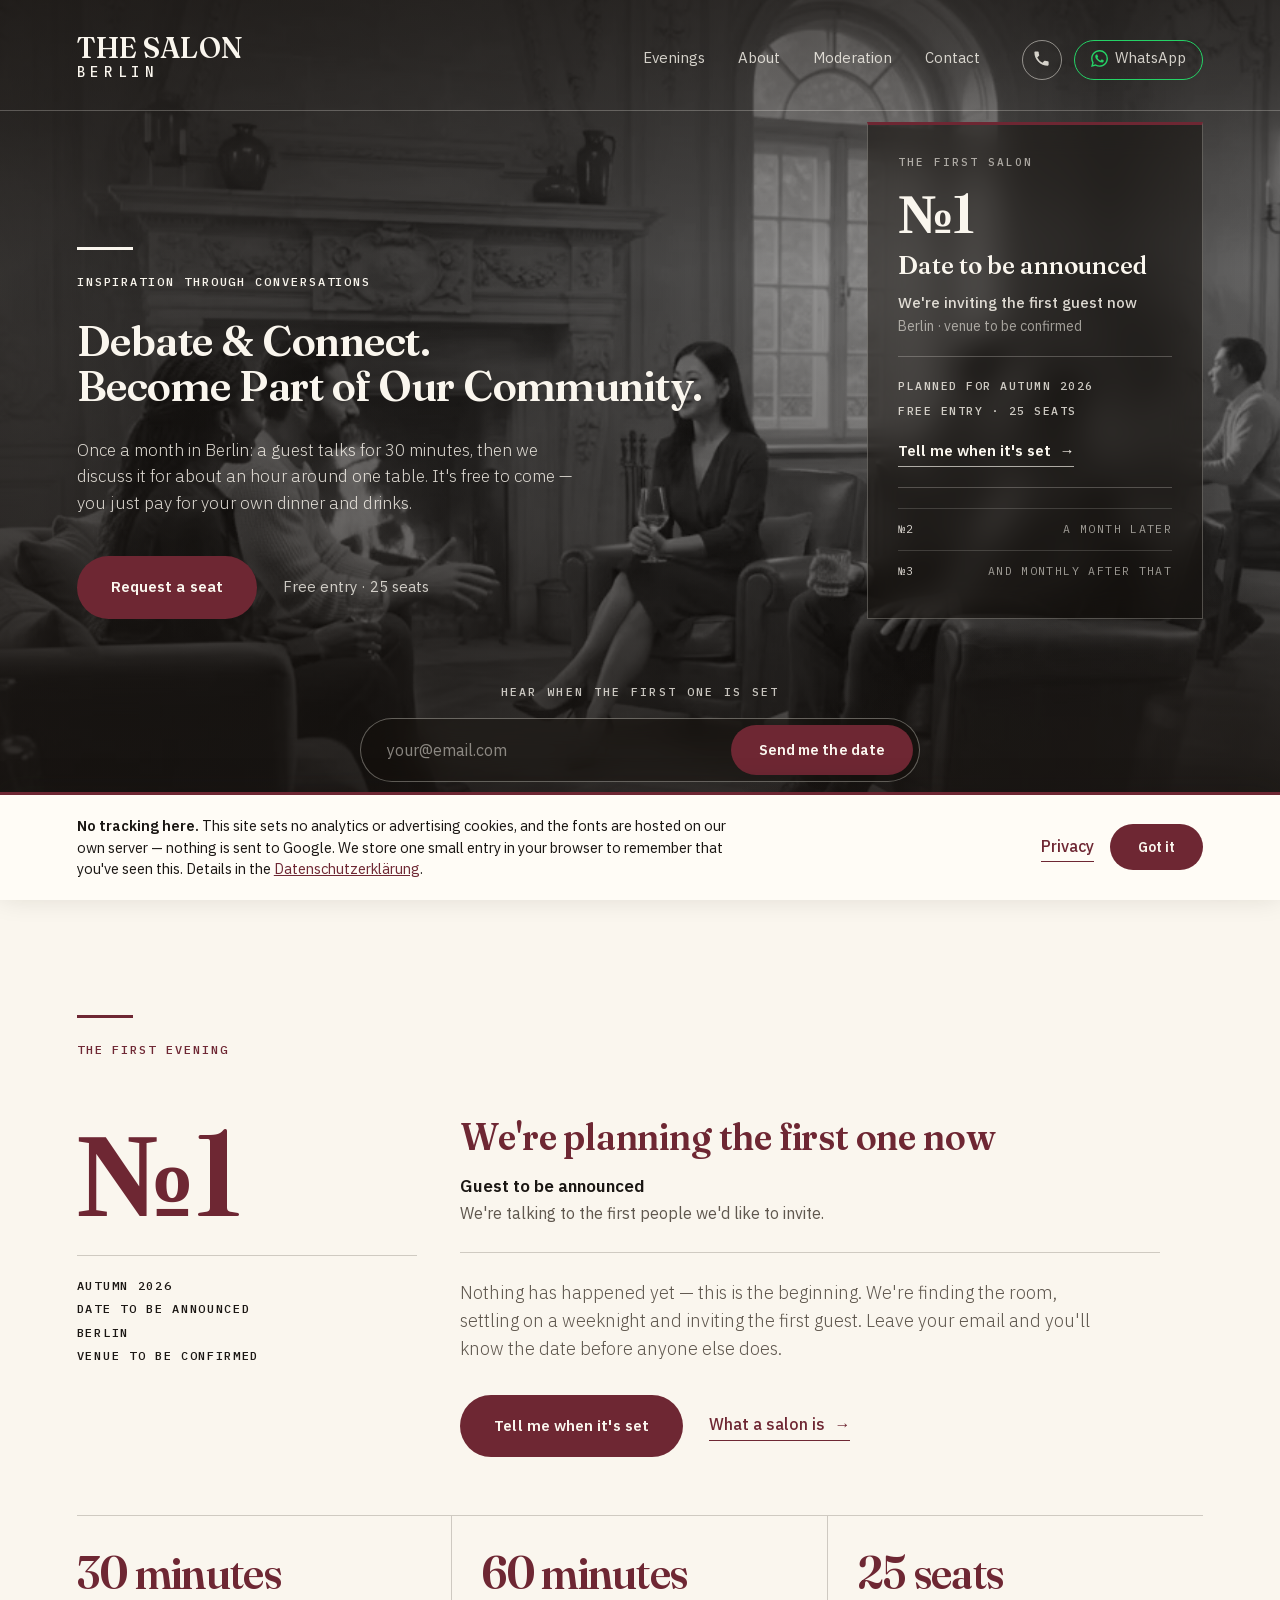
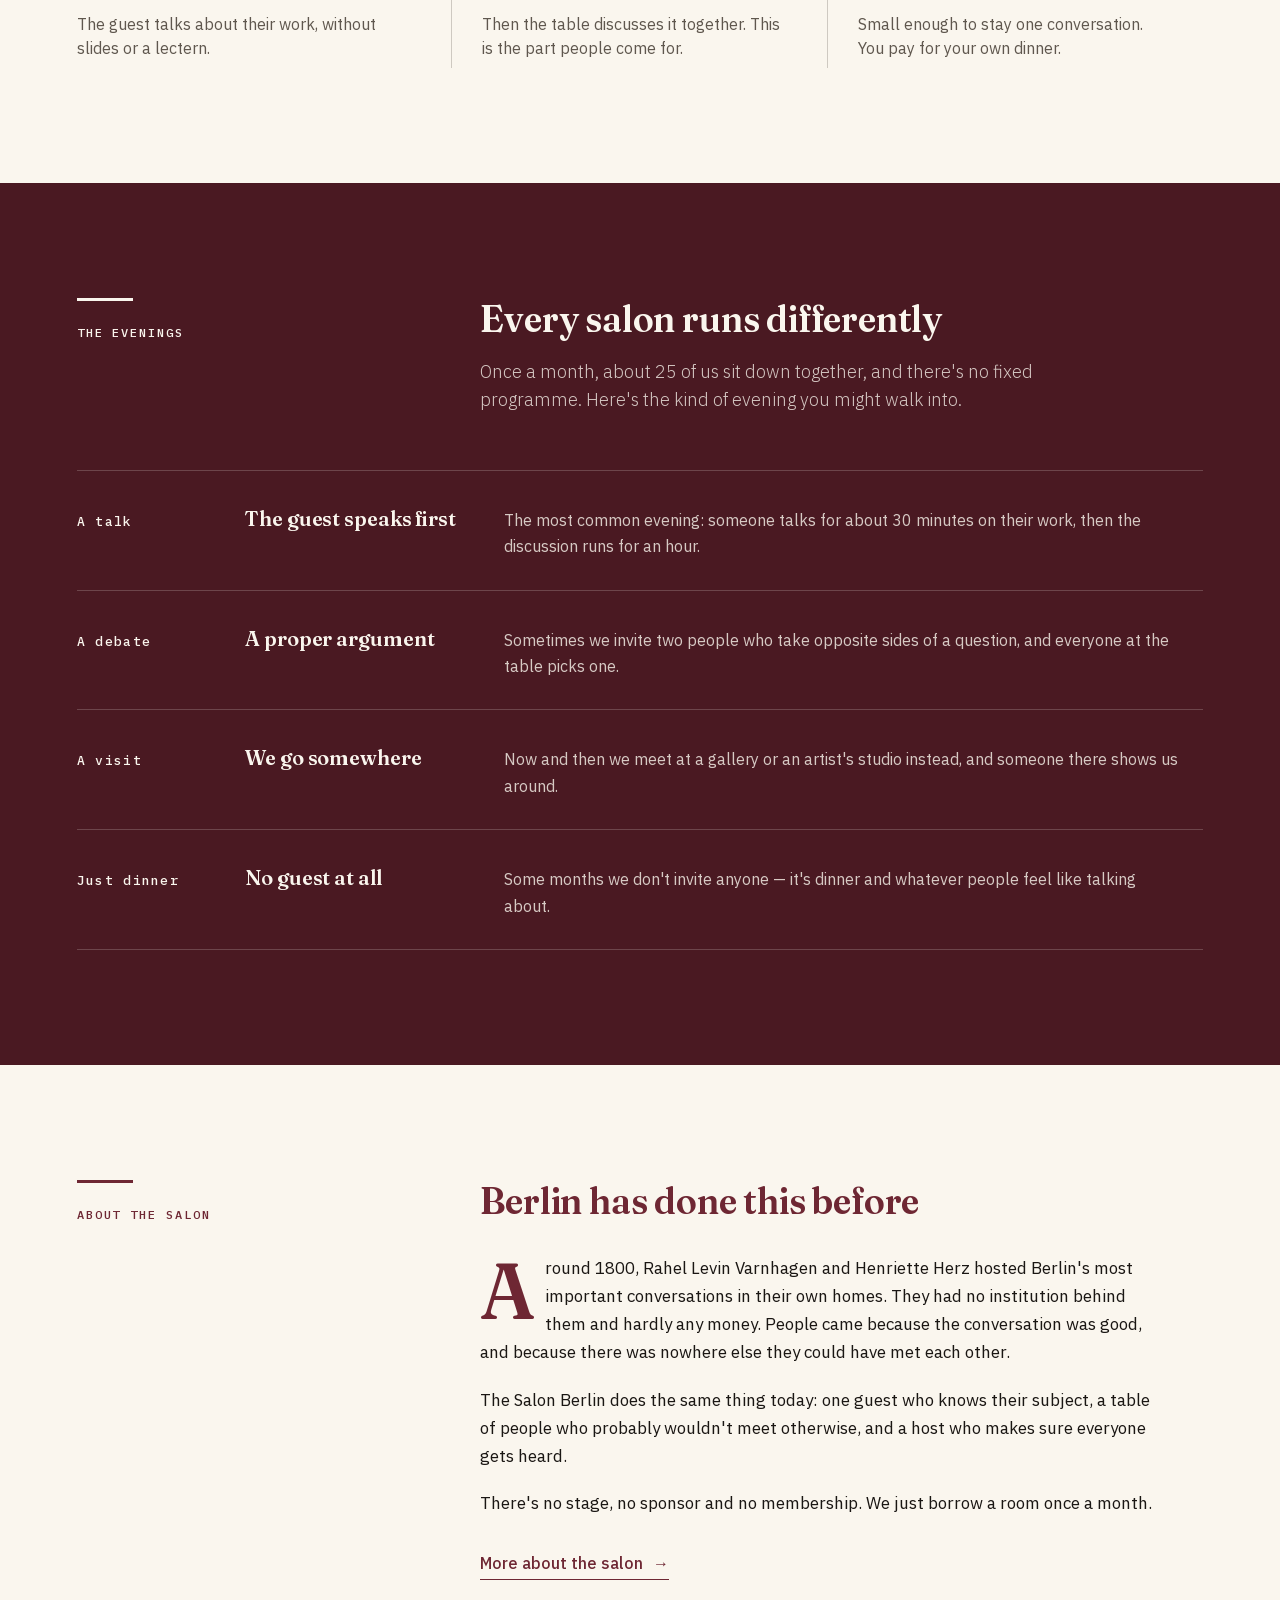
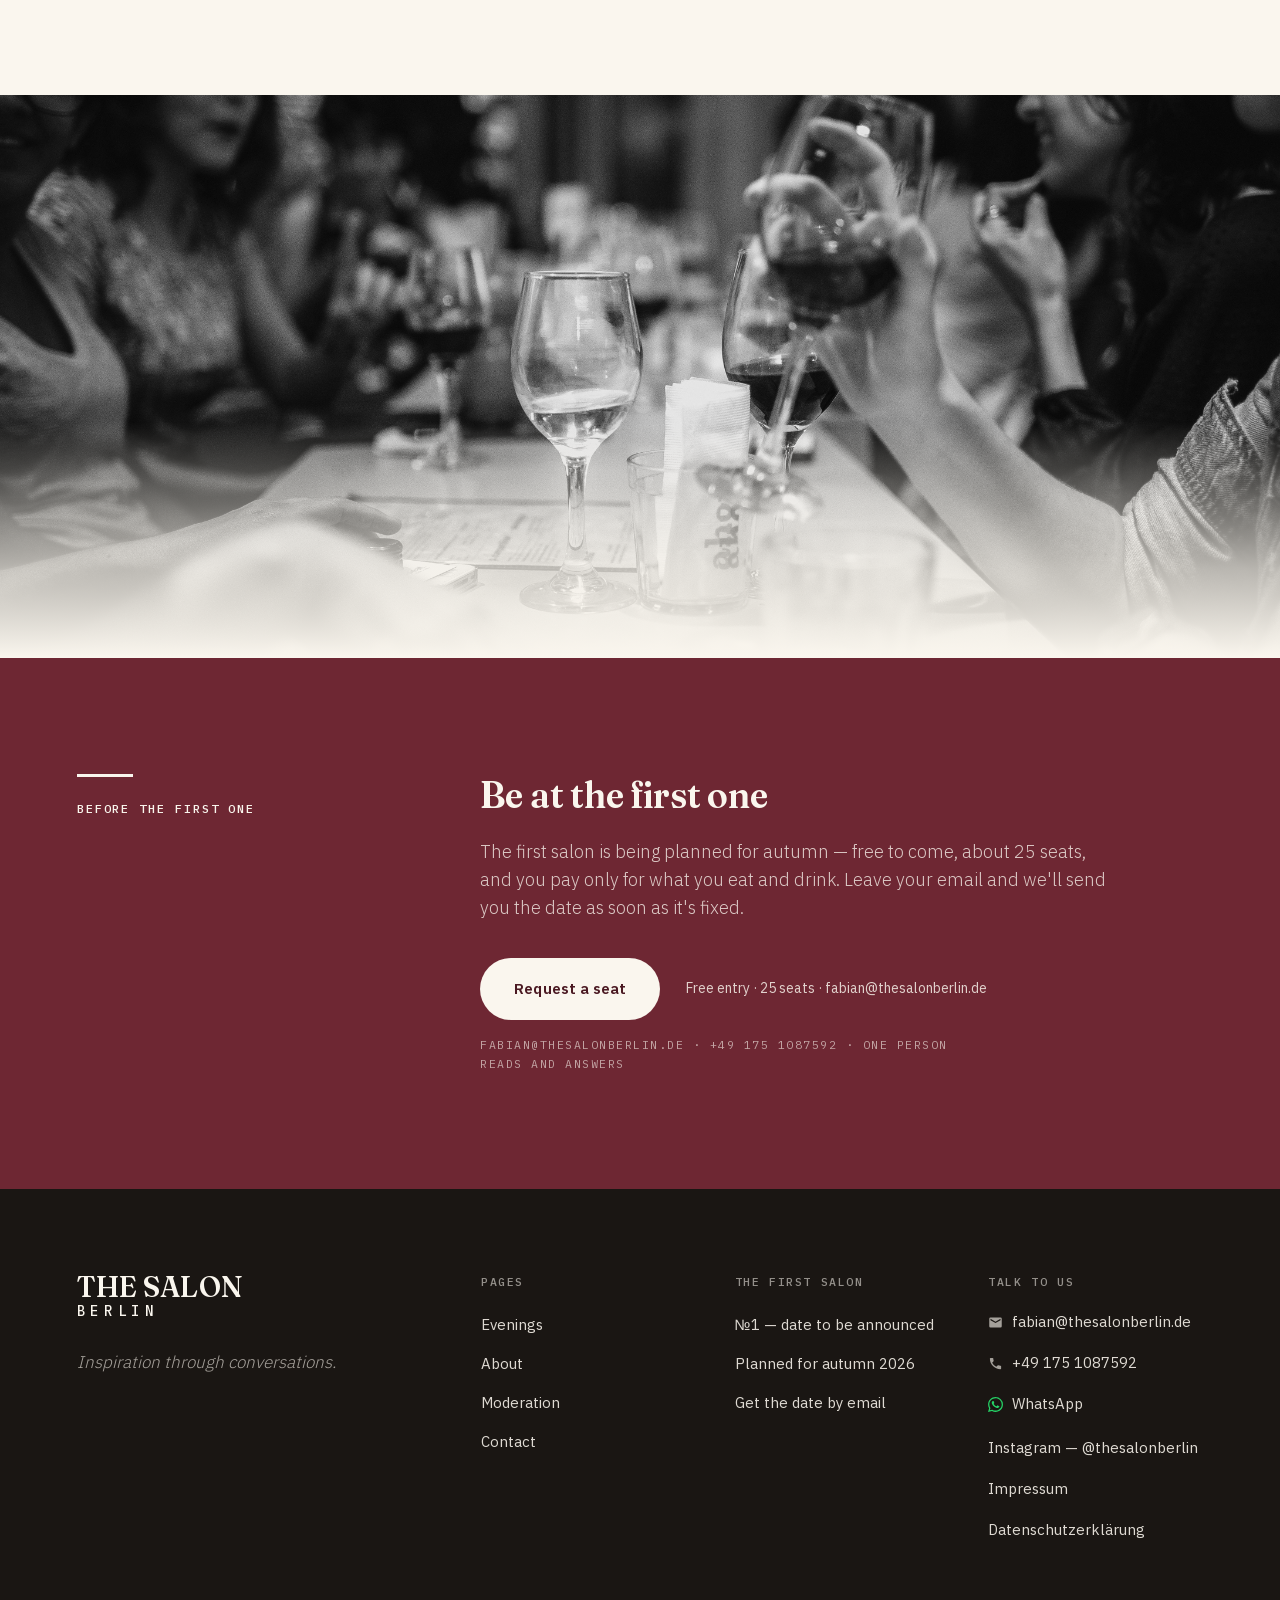
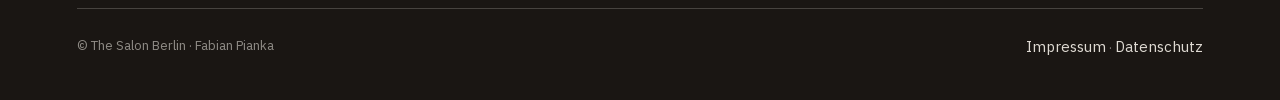
==== index.html @ d24f908d "Initial site: The Salon Berlin Six-page static site (index, about, evenings, moderation, contact, im" ====
<!doctype html>
<html lang="en">
<head>
<meta charset="utf-8">
<meta name="viewport" content="width=device-width, initial-scale=1">
<title>The Salon Berlin — debate and connect around one table</title>
<meta name="description" content="Inspiration through conversations. A monthly salon in Berlin — one guest, a 30-minute talk, then an hour of open discussion around one table. Free entry, 25 seats.">
<link rel="stylesheet" href="assets/salon.css">
</head>
<body>

<header class="site-header site-header--over">
      <div class="wrap bar">
        <a class="wordmark" href="index.html">
          <span class="top">The&nbsp;Salon</span>
          <span class="rule-mark"></span>
          <span class="bottom">Berlin</span>
        </a>
        <nav class="nav">
          <a href="evenings.html">Evenings</a>
          <a href="about.html">About</a>
          <a href="moderation.html">Moderation</a>
          <a href="contact.html">Contact</a>
          <span class="nav-actions">
            <a class="icon-btn icon-btn--icononly" href="tel:+491751087592" aria-label="Call +49 175 1087592" title="+49 175 1087592"><svg viewBox="0 0 24 24" aria-hidden="true"><path d="M6.62 10.79a15.05 15.05 0 0 0 6.59 6.59l2.2-2.2c.27-.27.67-.36 1.02-.24 1.12.37 2.33.57 3.57.57.55 0 1 .45 1 1V20c0 .55-.45 1-1 1C10.6 21 3 13.4 3 4c0-.55.45-1 1-1h3.5c.55 0 1 .45 1 1 0 1.25.2 2.45.57 3.57.11.35.03.74-.25 1.02l-2.2 2.2Z"/></svg></a>
            <a class="icon-btn icon-btn--wa" href="https://wa.me/491751087592?text=Hello%20Fabian%2C%20I%27d%20like%20to%20get%20in%20touch%20about%20The%20Salon%20Berlin." target="_blank" rel="noopener"><svg viewBox="0 0 24 24" aria-hidden="true"><path d="M17.47 14.38c-.3-.15-1.76-.87-2.03-.97-.27-.1-.47-.15-.67.15-.2.3-.77.97-.94 1.16-.17.2-.35.22-.64.08-.3-.15-1.26-.46-2.39-1.48-.88-.79-1.48-1.76-1.65-2.06-.17-.3-.02-.46.13-.6.13-.14.3-.35.45-.52.15-.18.2-.3.3-.5.1-.2.05-.37-.03-.52-.07-.15-.67-1.61-.91-2.2-.25-.58-.49-.5-.67-.51h-.57c-.2 0-.52.07-.8.37-.27.3-1.04 1.02-1.04 2.48 0 1.46 1.07 2.87 1.22 3.07.15.2 2.1 3.2 5.08 4.49.7.3 1.26.49 1.69.62.71.23 1.36.2 1.87.12.57-.08 1.76-.72 2-1.41.25-.7.25-1.29.18-1.41-.08-.13-.27-.2-.57-.35M12.05 21.79h-.01a9.87 9.87 0 0 1-5.03-1.38l-.36-.21-3.74.98 1-3.65-.24-.37a9.86 9.86 0 0 1-1.51-5.26c0-5.45 4.44-9.89 9.89-9.89 2.64 0 5.12 1.03 6.99 2.9a9.83 9.83 0 0 1 2.89 6.99c0 5.45-4.43 9.89-9.88 9.89M20.46 3.49A11.82 11.82 0 0 0 12.05 0C5.5 0 .16 5.34.16 11.89c0 2.1.55 4.14 1.59 5.95L.06 24l6.3-1.65a11.88 11.88 0 0 0 5.69 1.45h.005c6.55 0 11.89-5.34 11.89-11.89a11.82 11.82 0 0 0-3.48-8.42Z"/></svg><span>WhatsApp</span></a>
          </span>
          <button class="nav-toggle" aria-label="Menu" aria-expanded="false"><span></span></button>
        </nav>
      </div>
    </header>

<!-- ============ HERO — full viewport film + next-evening widget ============ -->
<section class="hero-film">
  <video class="hero-film__media" src="assets/img/hero-salon-room.mp4" poster="assets/img/hero-salon-room.jpg"
         autoplay muted loop playsinline></video>
  <div class="hero-film__scrim"></div>

  <div class="hero-film__inner">


    <div class="hero-film__body">
      <div class="wrap">
        <div class="hero-film__grid">

          <div>
                        <span class="eyebrow">Inspiration through conversations</span>
            <h1 class="display">Debate &amp; Connect.<br>Become Part of Our Community.</h1>
            <p class="lead">Once a month in Berlin: a guest talks for 30 minutes, then we discuss it
              for about an hour around one table. It's free to come — you just pay for your own dinner and drinks.</p>
            <div class="btn-row">
              <a class="btn" href="contact.html">Request a seat</a>
              <span class="cta-note">Free entry · 25 seats</span>
            </div>
          </div>

          <aside class="hero-card">
            <span class="hero-card__label">The first salon</span>
            <span class="hero-card__no">№1</span>
            <h2 class="hero-card__title">Date to be announced</h2>
            <p class="hero-card__guest">We're inviting the first guest now</p>
            <p class="hero-card__affil">Berlin · venue to be confirmed</p>
            <hr>
            <div class="hero-card__meta">
              <span>Planned for autumn 2026</span>
              <span>Free entry · 25 seats</span>
            </div>
            <a class="hero-card__cta" href="#signup">Tell me when it's set <span>→</span></a>
            <hr>
            <div class="hero-card__upcoming">
              <div class="row"><span class="n">№2</span><span>a month later</span></div>
              <div class="row"><span class="n">№3</span><span>and monthly after that</span></div>
            </div>
          </aside>

        </div>
      </div>
    </div>


    <div class="hero-signup" id="signup">
      <div class="wrap">
        <span class="hero-signup__label">Hear when the first one is set</span>
        <form class="hero-signup__form" onsubmit="return false">
          <input type="email" placeholder="your@email.com" aria-label="Email address">
          <button class="btn" type="submit">Send me the date</button>
        </form>
        <p class="hero-signup__note">Double opt-in · one email a month · unsubscribe anytime</p>
      </div>
    </div>

    <div class="hero-film__foot">
      <div class="wrap">
        <span class="meta">30 min talk · 60 min discussion · 25 seats · free entry</span>
        <span class="meta">Talks in German or English · discussion bilingual</span>
      </div>
    </div>

  </div>
</section>

<!-- ============ The first evening (CREAM) ============ -->
<section class="section surface-cream">
  <div class="wrap">
    <span class="eyebrow">The first evening</span>

    <div class="grid grid--feature mt-l">
      <div>
        <span class="event-no">№1</span>
        <div class="feature-meta">
          <hr class="rule">
          <div class="meta-stack meta">
            <span>Autumn 2026</span>
            <span>Date to be announced</span>
            <span>Berlin</span>
            <span>Venue to be confirmed</span>
          </div>
        </div>
      </div>

      <div class="feature-body">
        <h2 class="display wine">We're planning the first one now</h2>
        <p class="speaker">Guest to be announced</p>
        <p class="affil">We're talking to the first people we'd like to invite.</p>
        <hr class="rule">
        <p class="lead">Nothing has happened yet — this is the beginning. We're finding the room,
          settling on a weeknight and inviting the first guest. Leave your email and you'll know the
          date before anyone else does.</p>
        <div class="btn-row mt-m">
          <a class="btn" href="#signup">Tell me when it's set</a>
          <a class="link-arrow" href="about.html">What a salon is <span class="arw">→</span></a>
        </div>
      </div>
    </div>

    <div class="stat-row">
      <div class="stat">
        <span class="fig">30 minutes</span>
        <p>The guest talks about their work, without slides or a lectern.</p>
      </div>
      <div class="stat">
        <span class="fig">60 minutes</span>
        <p>Then the table discusses it together. This is the part people come for.</p>
      </div>
      <div class="stat">
        <span class="fig">25 seats</span>
        <p>Small enough to stay one conversation. You pay for your own dinner.</p>
      </div>
    </div>
  </div>
</section>

<!-- ============ Every salon runs differently (WINE DEEP — the drama) ============ -->
<section class="section surface-wine on-dark">
  <div class="wrap">
    <div class="grid grid--split">
      <div>
        <span class="eyebrow">The evenings</span>
      </div>
      <div>
        <h2 class="display">Every salon runs differently</h2>
        <p class="lead mt-s">Once a month, about 25 of us sit down together, and there's no fixed
          programme. Here's the kind of evening you might walk into.</p>
      </div>
    </div>

    <div class="steps mt-l">
      <div class="step">
        <span class="t">A talk</span>
        <span class="n display">The guest speaks first</span>
        <p>The most common evening: someone talks for about 30 minutes on their work, then the
          discussion runs for an hour.</p>
      </div>
      <div class="step">
        <span class="t">A debate</span>
        <span class="n display">A proper argument</span>
        <p>Sometimes we invite two people who take opposite sides of a question, and everyone at the
          table picks one.</p>
      </div>
      <div class="step">
        <span class="t">A visit</span>
        <span class="n display">We go somewhere</span>
        <p>Now and then we meet at a gallery or an artist's studio instead, and someone there shows
          us around.</p>
      </div>
      <div class="step">
        <span class="t">Just dinner</span>
        <span class="n display">No guest at all</span>
        <p>Some months we don't invite anyone — it's dinner and whatever people feel like talking
          about.</p>
      </div>
    </div>
  </div>
</section>
<!-- ============ About teaser (CREAM) ============ -->
<section class="section surface-cream">
  <div class="wrap">
    <div class="grid grid--split">
      <div>
        <span class="eyebrow">About the salon</span>
      </div>
      <div>
        <h2 class="display wine">Berlin has done this before</h2>
        <p class="body-p dropcap mt-m">Around 1800, Rahel Levin Varnhagen and Henriette Herz hosted
          Berlin's most important conversations in their own homes. They had no institution behind
          them and hardly any money. People came because the conversation was good, and because there
          was nowhere else they could have met each other.</p>
        <p class="body-p">The Salon Berlin does the same thing today: one guest who knows their
          subject, a table of people who probably wouldn't meet otherwise, and a host who makes sure
          everyone gets heard.</p>
        <p class="body-p">There's no stage, no sponsor and no membership. We just borrow a room once a month.</p>
        <p class="mt-m"><a class="link-arrow" href="about.html">More about the salon <span class="arw">→</span></a></p>
      </div>
    </div>
  </div>
</section>

<!-- ============ Film band → seam ============ -->
<div class="band">
  <img src="assets/img/seam-table.jpg" alt="A set table before the guests arrive">
</div>
<div class="seam"></div>

<!-- ============ Closing CTA (WINE) ============ -->
<section class="section surface-wine--mid on-dark">
  <div class="wrap cta-block">
    <div class="grid grid--split">
      <div><span class="eyebrow">Before the first one</span></div>
      <div>
        <h2 class="display">Be at the first one</h2>
        <p class="lead">The first salon is being planned for autumn — free to come, about 25 seats, and you pay
          only for what you eat and drink. Leave your email and we'll send you the date as soon as
          it's fixed.</p>
        <div class="btn-row">
          <a class="btn" href="contact.html">Request a seat</a>
          <span class="small">Free entry · 25 seats · fabian@thesalonberlin.de</span>
        </div>
        <p class="contact-note">fabian@thesalonberlin.de · +49 175 1087592 · one person reads and answers</p>
      </div>
    </div>
  </div>
</section>

<!-- ============ Footer (INK) ============ -->
<footer class="site-footer">
  <div class="wrap">
    <div class="top">
      <div>
        <a class="wordmark" href="index.html">
          <span class="top">The&nbsp;Salon</span>
          <span class="rule-mark"></span>
          <span class="bottom">Berlin</span>
        </a>
        <p class="tagline">Inspiration through conversations.</p>
      </div>
      <div>
        <h4>Pages</h4>
        <ul>
          <li><a href="evenings.html">Evenings</a></li>
          <li><a href="about.html">About</a></li>
          <li><a href="moderation.html">Moderation</a></li>
          <li><a href="contact.html">Contact</a></li>
        </ul>
      </div>
      <div>
        <h4>The first salon</h4>
        <ul>
          <li><a href="evenings.html">№1 — date to be announced</a></li>
          <li><a href="evenings.html">Planned for autumn 2026</a></li>
          <li><a href="index.html#signup">Get the date by email</a></li>
        </ul>
      </div>
      <div>
        <h4>Talk to us</h4>
        <ul class="footer-contact">
          <li><a href="mailto:fabian@thesalonberlin.de"><svg viewBox="0 0 24 24" aria-hidden="true"><path d="M20 4H4a2 2 0 0 0-2 2v12a2 2 0 0 0 2 2h16a2 2 0 0 0 2-2V6a2 2 0 0 0-2-2Zm0 4.24-8 4.75-8-4.75V6l8 4.75L20 6v2.24Z"/></svg><span>fabian@thesalonberlin.de</span></a></li>
          <li><a href="tel:+491751087592"><svg viewBox="0 0 24 24" aria-hidden="true"><path d="M6.62 10.79a15.05 15.05 0 0 0 6.59 6.59l2.2-2.2c.27-.27.67-.36 1.02-.24 1.12.37 2.33.57 3.57.57.55 0 1 .45 1 1V20c0 .55-.45 1-1 1C10.6 21 3 13.4 3 4c0-.55.45-1 1-1h3.5c.55 0 1 .45 1 1 0 1.25.2 2.45.57 3.57.11.35.03.74-.25 1.02l-2.2 2.2Z"/></svg><span>+49 175 1087592</span></a></li>
          <li class="wa"><a href="https://wa.me/491751087592?text=Hello%20Fabian%2C%20I%27d%20like%20to%20get%20in%20touch%20about%20The%20Salon%20Berlin." target="_blank" rel="noopener"><svg viewBox="0 0 24 24" aria-hidden="true"><path d="M17.47 14.38c-.3-.15-1.76-.87-2.03-.97-.27-.1-.47-.15-.67.15-.2.3-.77.97-.94 1.16-.17.2-.35.22-.64.08-.3-.15-1.26-.46-2.39-1.48-.88-.79-1.48-1.76-1.65-2.06-.17-.3-.02-.46.13-.6.13-.14.3-.35.45-.52.15-.18.2-.3.3-.5.1-.2.05-.37-.03-.52-.07-.15-.67-1.61-.91-2.2-.25-.58-.49-.5-.67-.51h-.57c-.2 0-.52.07-.8.37-.27.3-1.04 1.02-1.04 2.48 0 1.46 1.07 2.87 1.22 3.07.15.2 2.1 3.2 5.08 4.49.7.3 1.26.49 1.69.62.71.23 1.36.2 1.87.12.57-.08 1.76-.72 2-1.41.25-.7.25-1.29.18-1.41-.08-.13-.27-.2-.57-.35M12.05 21.79h-.01a9.87 9.87 0 0 1-5.03-1.38l-.36-.21-3.74.98 1-3.65-.24-.37a9.86 9.86 0 0 1-1.51-5.26c0-5.45 4.44-9.89 9.89-9.89 2.64 0 5.12 1.03 6.99 2.9a9.83 9.83 0 0 1 2.89 6.99c0 5.45-4.43 9.89-9.88 9.89M20.46 3.49A11.82 11.82 0 0 0 12.05 0C5.5 0 .16 5.34.16 11.89c0 2.1.55 4.14 1.59 5.95L.06 24l6.3-1.65a11.88 11.88 0 0 0 5.69 1.45h.005c6.55 0 11.89-5.34 11.89-11.89a11.82 11.82 0 0 0-3.48-8.42Z"/></svg><span>WhatsApp</span></a></li>
          <li><a href="#">Instagram — @thesalonberlin</a></li>
          <li><a href="impressum.html">Impressum</a></li>
          <li><a href="datenschutz.html">Datenschutzerklärung</a></li>
        </ul>
      </div>
    </div>
    <div class="legal">
      <span>© The Salon Berlin · Fabian Pianka</span>
      <span><a href="impressum.html">Impressum</a> · <a href="datenschutz.html">Datenschutz</a></span>
    </div>
  </div>
</footer>


<!-- DSGVO: information notice. No tracking cookies are set. -->
<aside class="cookie-note" id="cookieNote" hidden>
  <div class="wrap">
    <p><strong>No tracking here.</strong> This site sets no analytics or advertising cookies, and the
      fonts are hosted on our own server — nothing is sent to Google. We store one small entry in your
      browser to remember that you've seen this. Details in the
      <a href="datenschutz.html">Datenschutzerklärung</a>.</p>
    <div class="cookie-note__actions">
      <a class="link-arrow" href="datenschutz.html">Privacy</a>
      <button class="btn" type="button" id="cookieOk">Got it</button>
    </div>
  </div>
</aside>

<script>
// DSGVO notice — informational only, no tracking is loaded either way.
(function(){
  var n=document.getElementById('cookieNote'), b=document.getElementById('cookieOk');
  if(!n||!b) return;
  var KEY='salon-notice-ack';
  try{ if(localStorage.getItem(KEY)!=='1') n.hidden=false; }catch(e){ n.hidden=false; }
  b.addEventListener('click',function(){
    n.hidden=true;
    try{ localStorage.setItem(KEY,'1'); }catch(e){}
  });
})();
</script>


<!-- Mobile menu -->
<nav class="m-menu" id="mMenu" aria-label="Menu">
  <div class="m-menu__bar">
    <a class="wordmark" href="index.html">
      <span class="top">The&nbsp;Salon</span>
      <span class="rule-mark"></span>
      <span class="bottom">Berlin</span>
    </a>
    <button class="m-menu__close" id="mClose" aria-label="Close menu"></button>
  </div>
  <div class="m-menu__links">
    <a href="evenings.html"><span class="n">01</span>Evenings</a>
    <a href="about.html"><span class="n">02</span>About</a>
    <a href="moderation.html"><span class="n">03</span>Moderation</a>
    <a href="contact.html"><span class="n">04</span>Contact</a>
  </div>
  <div class="m-menu__foot">
    <hr class="rule">
    <div class="m-menu__contact">
      <a href="mailto:fabian@thesalonberlin.de"><svg viewBox="0 0 24 24" aria-hidden="true"><path d="M20 4H4a2 2 0 0 0-2 2v12a2 2 0 0 0 2 2h16a2 2 0 0 0 2-2V6a2 2 0 0 0-2-2Zm0 4.24-8 4.75-8-4.75V6l8 4.75L20 6v2.24Z"/></svg><span>fabian@thesalonberlin.de</span></a>
      <a href="tel:+491751087592"><svg viewBox="0 0 24 24" aria-hidden="true"><path d="M6.62 10.79a15.05 15.05 0 0 0 6.59 6.59l2.2-2.2c.27-.27.67-.36 1.02-.24 1.12.37 2.33.57 3.57.57.55 0 1 .45 1 1V20c0 .55-.45 1-1 1C10.6 21 3 13.4 3 4c0-.55.45-1 1-1h3.5c.55 0 1 .45 1 1 0 1.25.2 2.45.57 3.57.11.35.03.74-.25 1.02l-2.2 2.2Z"/></svg><span>+49 175 1087592</span></a>
      <a class="wa" href="https://wa.me/491751087592?text=Hello%20Fabian%2C%20I%27d%20like%20a%20seat%20at%20the%20first%20salon%20%28No%201%29.%20Could%20you%20put%20me%20on%20the%20list%3F" target="_blank" rel="noopener"><svg viewBox="0 0 24 24" aria-hidden="true"><path d="M17.47 14.38c-.3-.15-1.76-.87-2.03-.97-.27-.1-.47-.15-.67.15-.2.3-.77.97-.94 1.16-.17.2-.35.22-.64.08-.3-.15-1.26-.46-2.39-1.48-.88-.79-1.48-1.76-1.65-2.06-.17-.3-.02-.46.13-.6.13-.14.3-.35.45-.52.15-.18.2-.3.3-.5.1-.2.05-.37-.03-.52-.07-.15-.67-1.61-.91-2.2-.25-.58-.49-.5-.67-.51h-.57c-.2 0-.52.07-.8.37-.27.3-1.04 1.02-1.04 2.48 0 1.46 1.07 2.87 1.22 3.07.15.2 2.1 3.2 5.08 4.49.7.3 1.26.49 1.69.62.71.23 1.36.2 1.87.12.57-.08 1.76-.72 2-1.41.25-.7.25-1.29.18-1.41-.08-.13-.27-.2-.57-.35M12.05 21.79h-.01a9.87 9.87 0 0 1-5.03-1.38l-.36-.21-3.74.98 1-3.65-.24-.37a9.86 9.86 0 0 1-1.51-5.26c0-5.45 4.44-9.89 9.89-9.89 2.64 0 5.12 1.03 6.99 2.9a9.83 9.83 0 0 1 2.89 6.99c0 5.45-4.43 9.89-9.88 9.89M20.46 3.49A11.82 11.82 0 0 0 12.05 0C5.5 0 .16 5.34.16 11.89c0 2.1.55 4.14 1.59 5.95L.06 24l6.3-1.65a11.88 11.88 0 0 0 5.69 1.45h.005c6.55 0 11.89-5.34 11.89-11.89a11.82 11.82 0 0 0-3.48-8.42Z"/></svg><span>WhatsApp</span></a>
    </div>
    <div class="m-menu__cta">
      <a class="btn" href="contact.html">Request a seat</a>
    </div>
    <p class="m-menu__slogan">Inspiration through conversations</p>
  </div>
</nav>

<script>
// Mobile menu panel
(function(){
  var t=document.querySelector('.nav-toggle'), m=document.getElementById('mMenu'),
      c=document.getElementById('mClose');
  if(!t||!m) return;
  function set(open){
    document.body.classList.toggle('nav-open',open);
    t.setAttribute('aria-expanded',open?'true':'false');
  }
  t.addEventListener('click',function(){ set(!document.body.classList.contains('nav-open')); });
  if(c) c.addEventListener('click',function(){ set(false); });
  document.addEventListener('keydown',function(e){ if(e.key==='Escape') set(false); });
})();
</script>


<a class="wa-float" href="https://wa.me/491751087592?text=Hello%20Fabian%2C%20I%27d%20like%20a%20seat%20at%20the%20first%20salon%20%28No%201%29.%20Could%20you%20put%20me%20on%20the%20list%3F" target="_blank" rel="noopener" aria-label="Message the salon on WhatsApp">
  <svg viewBox="0 0 24 24" aria-hidden="true"><path d="M17.47 14.38c-.3-.15-1.76-.87-2.03-.97-.27-.1-.47-.15-.67.15-.2.3-.77.97-.94 1.16-.17.2-.35.22-.64.08-.3-.15-1.26-.46-2.39-1.48-.88-.79-1.48-1.76-1.65-2.06-.17-.3-.02-.46.13-.6.13-.14.3-.35.45-.52.15-.18.2-.3.3-.5.1-.2.05-.37-.03-.52-.07-.15-.67-1.61-.91-2.2-.25-.58-.49-.5-.67-.51h-.57c-.2 0-.52.07-.8.37-.27.3-1.04 1.02-1.04 2.48 0 1.46 1.07 2.87 1.22 3.07.15.2 2.1 3.2 5.08 4.49.7.3 1.26.49 1.69.62.71.23 1.36.2 1.87.12.57-.08 1.76-.72 2-1.41.25-.7.25-1.29.18-1.41-.08-.13-.27-.2-.57-.35M12.05 21.79h-.01a9.87 9.87 0 0 1-5.03-1.38l-.36-.21-3.74.98 1-3.65-.24-.37a9.86 9.86 0 0 1-1.51-5.26c0-5.45 4.44-9.89 9.89-9.89 2.64 0 5.12 1.03 6.99 2.9a9.83 9.83 0 0 1 2.89 6.99c0 5.45-4.43 9.89-9.88 9.89M20.46 3.49A11.82 11.82 0 0 0 12.05 0C5.5 0 .16 5.34.16 11.89c0 2.1.55 4.14 1.59 5.95L.06 24l6.3-1.65a11.88 11.88 0 0 0 5.69 1.45h.005c6.55 0 11.89-5.34 11.89-11.89a11.82 11.82 0 0 0-3.48-8.42Z"/></svg>
  <span class="wa-float__label">Message us</span>
</a>

<script>
// Condense the top bar once the page leaves the top.
(function(){
  var h=document.querySelector('.site-header');
  if(!h) return;
  var f=function(){ h.classList.toggle('is-solid', window.scrollY>40); };
  f(); window.addEventListener('scroll',f,{passive:true});
})();
</script>

</body>
</html>
---- assets/salon.css ----
/* ============================================================
   THE SALON BERLIN — design system
   Built from brand-handbook.html v3 (30 July 2026)
   Colour area budget: Cream 52 · Grey 20 · Cream Light 10 · Wine 16
   ============================================================ */

@import url('fonts.css');

/* ---------- 1. Tokens ---------- */
:root{
  /* surfaces — the only colours that carry large areas.
     Grey is retired: cold grey next to warm cream read as a printing
     error. The light/dark rhythm now comes from cream vs wine.        */
  --cream:       #FAF6EE;   /* PRIMARY surface — light warm paper      */
  --cream-light: #FFFCF6;   /* raised cards and panels on cream        */
  --cream-deep:  #EDE4D6;   /* alternating warm band + Moderation page */
  --grey:        var(--cream-deep);   /* legacy alias, grey is retired */
  /* text */
  --ink:  #1A1613;
  --ash:  #5F574E;
  /* accent — small areas only */
  --wine:      #6E2733;
  --wine-deep: #4A1922;
  --footer:    #1A1613;   /* Ink — the brand's black, per Raoul 2026-07-30 */

  --hair:       rgba(95,87,78,.28);   /* hairline on cream */
  --hair-grey:  rgba(26,22,19,.20);   /* hairline on grey  */

  /* WhatsApp platform green — the one green on the site. It is a
     platform mark, not a brand colour, and is used only on WhatsApp
     affordances. The handbook's no-green rule still holds elsewhere. */
  --wa:      #25D366;
  --wa-ink:  #128C4A;   /* darkened for text/borders on light cream    */

  --display: 'Fraunces', Georgia, 'Times New Roman', serif;
  --sans:    'IBM Plex Sans', -apple-system, BlinkMacSystemFont, sans-serif;
  --mono:    'IBM Plex Mono', ui-monospace, 'SF Mono', monospace;

  --container: 1380px;
  --gutter:    clamp(24px, 6vw, 110px);

  --sp-section:   clamp(72px, 9vw, 150px);
  --sp-section-s: clamp(52px, 6vw, 96px);

  /* Fraunces axis presets */
  --wonk-off: 'SOFT' 20, 'WONK' 0, 'opsz' 60;
  --wonk-on:  'SOFT' 30, 'WONK' 1, 'opsz' 72;
}

/* ---------- 2. Reset ---------- */
*,*::before,*::after{ box-sizing:border-box; }
html{ -webkit-text-size-adjust:100%; overflow-x:hidden; }
body{
  margin:0;
  background:var(--cream);
  color:var(--ink);
  font-family:var(--sans);
  font-weight:400;
  font-size:17px;
  line-height:1.65;
  -webkit-font-smoothing:antialiased;
  text-rendering:optimizeLegibility;
}
img,video{ display:block; max-width:100%; }
a{ color:var(--wine); }
h1,h2,h3,h4,p,ul,ol,figure{ margin:0; }
ul{ padding:0; list-style:none; }

/* ---------- 3. Layout ---------- */
.wrap{
  max-width:var(--container);
  margin-inline:auto;
  padding-inline:var(--gutter);
}
.section{ padding-block:var(--sp-section); }
.section--tight{ padding-block:var(--sp-section-s); }
.surface-cream{ background:var(--cream); }
.surface-grey{ background:var(--cream-deep); }   /* retired name, warm band */
.surface-light{ background:var(--cream-light); }

.grid{ display:grid; gap:clamp(28px,3.4vw,56px); }
.grid--feature{ grid-template-columns:minmax(240px,340px) 1fr; align-items:start; }
.grid--3{ grid-template-columns:repeat(3,1fr); }
.grid--2{ grid-template-columns:repeat(2,1fr); }
.grid--split{ grid-template-columns:minmax(240px,360px) 1fr; align-items:start; }

/* ---------- 4. Typography ---------- */
.display{
  font-family:var(--display);
  font-weight:600;
  font-variation-settings:var(--wonk-off);
  color:var(--wine);
  letter-spacing:-.005em;
}
h1.display,.h1{
  font-size:clamp(40px,5.1vw,76px);
  line-height:1.10;
  font-family:var(--display); font-weight:600;
  font-variation-settings:var(--wonk-off);
  color:var(--wine); letter-spacing:-.008em;
}
h2.display,.h2{
  font-size:clamp(28px,2.9vw,44px);
  line-height:1.12;
  font-family:var(--display); font-weight:600;
  font-variation-settings:var(--wonk-off);
  letter-spacing:-.005em;
}
h3.display,.h3{
  font-size:clamp(22px,1.7vw,26px);
  line-height:1.22;
  font-family:var(--display); font-weight:600;
  font-variation-settings:var(--wonk-off);
}
.ink{ color:var(--ink); }
.wine{ color:var(--wine); }
.ash{ color:var(--ash); }

.lead{
  font-size:clamp(18px,1.35vw,20px);
  font-weight:300;
  line-height:1.55;
  color:var(--ash);
  max-width:58ch;
}
p{ max-width:68ch; }
.body-p + .body-p{ margin-top:1.15em; }
.small{ font-size:14px; line-height:1.5; }

/* meta / mono */
.meta{
  font-family:var(--mono);
  font-weight:500;
  font-size:12px;
  letter-spacing:.14em;
  text-transform:uppercase;
  line-height:1.4;
  color:var(--ink);
}
.meta--ash{ color:var(--ash); }
.meta--wine{ color:var(--wine); }
.meta-stack{ display:grid; gap:.55em; }

/* eyebrow = the table-edge rule + a mono label */
.eyebrow{
  font-family:var(--mono);
  font-weight:500;
  font-size:12px;
  letter-spacing:.16em;
  text-transform:uppercase;
  color:var(--wine);
  display:block;
}
.eyebrow::before{
  content:"";
  display:block;
  width:56px; height:3px;
  background:var(--wine);
  margin-bottom:22px;
}
.eyebrow--bare::before{ display:none; }

/* the device: one horizontal rule = the table edge */
.rule{ height:1px; background:var(--hair); border:0; margin:0; }
.rule--wine{ height:2px; background:var(--wine); }
.rule--short{ width:56px; height:3px; background:var(--wine); border:0; }
.on-grey .rule{ background:var(--hair-grey); }

/* drop cap — one only, on the About lede */
.dropcap::first-letter{
  font-family:var(--display);
  font-weight:600;
  font-variation-settings:var(--wonk-on);
  color:var(--wine);
  float:left;
  font-size:4.6em;
  line-height:.82;
  padding:.06em .12em 0 0;
}

/* ---------- 5. Header & wordmark ----------
   Interior pages: sticky, stays in flow.
   Home: --over is fixed so the film runs corner to corner beneath it. */
.site-header{
  position:sticky; top:0; z-index:60;
  padding-top:38px; background:var(--cream);
  transition:padding .25s ease,background .25s ease,box-shadow .25s ease;
}
.site-header .bar{
  display:flex; align-items:flex-start; justify-content:space-between;
  gap:32px; padding-bottom:26px;
}
/* condensed state once the page scrolls */
.site-header.is-solid{
  padding-top:16px;
  background:rgba(250,246,238,.94);
  backdrop-filter:blur(14px) saturate(1.1);
  -webkit-backdrop-filter:blur(14px) saturate(1.1);
  box-shadow:0 1px 0 var(--hair);
}
.site-header.is-solid .bar{ padding-bottom:14px; border-bottom:0; }
.site-header.is-solid .wordmark .top{ font-size:24px; }

/* immediate-contact cluster in the top bar */
.nav-actions{ display:flex; align-items:center; gap:12px; margin-left:8px; }
.icon-btn{
  display:inline-flex; align-items:center; justify-content:center; gap:.5em;
  height:40px; padding:0 16px; border-radius:999px;
  border:1.5px solid var(--wine); color:var(--wine);
  text-decoration:none; font-size:14px; font-weight:600;
  font-family:var(--sans); white-space:nowrap;
  transition:background .2s ease,color .2s ease;
}
.icon-btn svg{ width:17px; height:17px; fill:currentColor; flex:none; }
.icon-btn:hover{ background:var(--wine); color:var(--cream); }
.icon-btn--wa{ border-color:var(--wa); color:var(--wa-ink); }
.icon-btn--wa svg{ fill:var(--wa); }
.icon-btn--wa:hover{ background:var(--wa); color:#fff; }
.icon-btn--wa:hover svg{ fill:#fff; }
.icon-btn--icononly{ padding:0; width:40px; }
.icon-btn--icononly svg{ width:19px; height:19px; }
.wordmark{ display:inline-block; text-decoration:none; }
.wordmark .top{
  font-family:var(--display);
  font-weight:600;
  font-variation-settings:var(--wonk-on);
  text-transform:uppercase;
  color:var(--wine);
  font-size:29px;
  letter-spacing:.004em;
  line-height:.94;
  display:block;
}
.wordmark .rule-mark{
  height:2px; background:var(--wine); margin:5px 0 6px; width:100%;
}
.wordmark .bottom{
  font-family:var(--mono);
  font-weight:500;
  font-size:14px;
  letter-spacing:.40em;
  text-transform:uppercase;
  color:var(--wine);
  display:block;
}
.nav{ display:flex; gap:clamp(20px,2.6vw,44px); align-items:center; padding-top:6px; }
.nav a{
  font-family:var(--sans);
  font-size:15px;
  font-weight:400;
  color:var(--ash);
  text-decoration:none;
  padding-bottom:3px;
  border-bottom:1.5px solid transparent;
}
.nav a:hover{ color:var(--wine); }
.nav a[aria-current="page"]{ color:var(--wine); border-bottom-color:var(--wine); }

/* ---------- 6. Buttons & links ---------- */
.btn{
  display:inline-flex; align-items:center; justify-content:center;
  background:var(--wine);
  color:var(--cream);
  font-family:var(--sans);
  font-weight:600;
  font-size:15px;
  letter-spacing:.005em;
  text-decoration:none;
  padding:19px 34px;
  border-radius:999px;
  border:0;
}
.btn:hover{ background:var(--wine-deep); }
.btn--ghost{
  background:transparent;
  color:var(--wine);
  border:1.5px solid var(--wine);
  padding:17.5px 32px;
}
.btn--ghost:hover{ background:var(--wine); color:var(--cream); }
.btn-row{ display:flex; align-items:center; gap:26px; flex-wrap:wrap; }

.link-arrow{
  display:inline-flex; align-items:center; gap:.6em;
  font-family:var(--sans); font-weight:500; font-size:16px;
  color:var(--wine); text-decoration:none;
  border-bottom:1.5px solid var(--wine);
  padding-bottom:2px;
}
.link-arrow .arw{ border-bottom:0; }

/* ---------- 7a. Full-viewport video hero (home) ----------
   Corner to corner on desktop. Wine may NOT sit on a dark field
   (handbook prohibition: 1.8:1) — so all hero type is cream.      */
.hero-film{
  position:relative;
  height:100vh; min-height:660px;
  width:100%;
  overflow:hidden;
  background:var(--ink);
  display:flex; flex-direction:column;
}
.hero-film__media{
  position:absolute; inset:0;
  width:100%; height:100%;
  object-fit:cover;
  filter:grayscale(1) contrast(1.08) brightness(.82);
  transform:scale(1.16);          /* pushes the generator watermark toward the frame edge */
  transform-origin:34% 34%;
  z-index:0;
}
.hero-film__scrim{
  position:absolute; inset:0; z-index:1; pointer-events:none;
  background:
    /* buries the residual generator watermark in the bottom-right corner */
    radial-gradient(58% 46% at 100% 100%,rgba(26,22,19,.92) 0%,rgba(26,22,19,.55) 45%,rgba(26,22,19,0) 78%),
    linear-gradient(to bottom,rgba(26,22,19,.62) 0%,rgba(26,22,19,.18) 30%,rgba(26,22,19,.34) 58%,rgba(26,22,19,.84) 100%),
    linear-gradient(to right,rgba(26,22,19,.55) 0%,rgba(26,22,19,.10) 58%,rgba(26,22,19,0) 100%);
}
.hero-film__inner{ position:relative; z-index:2; display:flex; flex-direction:column; height:100%; }
.hero-film__body{ margin-top:auto; padding-bottom:clamp(56px,6.5vw,104px); }
.hero-film .eyebrow{ color:var(--cream); }
.hero-film .eyebrow::before{ background:var(--cream); }
.hero-film h1{ color:var(--cream); margin:26px 0 0; max-width:16ch; }
.hero-film .lead{ color:rgba(250,246,238,.86); margin-top:28px; font-weight:300; }
.hero-film .btn-row{ margin-top:40px; }
.hero-film .btn{ background:var(--wine); color:var(--cream); }
.hero-film .btn:hover{ background:var(--wine-deep); }
.hero-film .cta-note{ color:rgba(250,246,238,.78); font-size:15px; }
.hero-film__foot{
  position:relative; z-index:3; margin-top:auto;
  border-top:1px solid var(--wine);
}
.hero-film__body{ margin-top:auto; padding-bottom:clamp(44px,5vw,72px); }
.hero-film__foot .wrap{
  display:flex; justify-content:space-between; gap:24px; flex-wrap:wrap;
  padding-block:20px;
}
.hero-film__foot .meta{ color:rgba(250,246,238,.88); }
/* header sitting over the film — fixed, so the film runs corner to corner */
.site-header--over{
  position:fixed; top:0; left:0; right:0; z-index:60;
  background:transparent; padding-top:34px;
}
.site-header--over .bar{ border-bottom:1px solid rgba(250,246,238,.26); }
.site-header--over .wordmark .top,
.site-header--over .wordmark .bottom{ color:var(--cream); }
.site-header--over .wordmark .rule-mark{ background:var(--cream); }
.site-header--over .nav a{ color:rgba(250,246,238,.82); }
.site-header--over .nav a:hover,
.site-header--over .nav a[aria-current="page"]{ color:var(--cream); border-bottom-color:var(--cream); }
.site-header--over .icon-btn{ border-color:rgba(250,246,238,.5); color:var(--cream); }
.site-header--over .icon-btn:hover{ background:var(--cream); color:var(--wine); }
.site-header--over .icon-btn--wa{ border-color:var(--wa); color:var(--cream); }
.site-header--over .icon-btn--wa svg{ fill:var(--wa); }
.site-header--over .icon-btn--wa:hover{ background:var(--wa); color:#fff; }
.site-header--over .icon-btn--wa:hover svg{ fill:#fff; }
/* once scrolled, the overlay header resolves into the solid cream bar */
.site-header--over.is-solid{ background:rgba(250,246,238,.94); }
.site-header--over.is-solid .bar{ border-bottom:0; }
.site-header--over.is-solid .wordmark .top,
.site-header--over.is-solid .wordmark .bottom{ color:var(--wine); }
.site-header--over.is-solid .wordmark .rule-mark{ background:var(--wine); }
.site-header--over.is-solid .nav a{ color:var(--ash); }
.site-header--over.is-solid .nav a:hover{ color:var(--wine); }
.site-header--over.is-solid .icon-btn{ border-color:var(--wine); color:var(--wine); }
.site-header--over.is-solid .icon-btn--wa{ border-color:var(--wa); color:var(--wa-ink); }

/* ---------- 7c. Sticky WhatsApp affordance ---------- */
.wa-float{
  position:fixed; right:26px; bottom:26px; z-index:80;
  width:60px; height:60px; border-radius:50%;
  background:var(--wa); color:#fff;
  display:inline-flex; align-items:center; justify-content:center;
  text-decoration:none;
  box-shadow:0 6px 22px rgba(26,22,19,.28);
  animation:wa-ring 2.8s ease-out infinite;
}
.wa-float svg{ width:31px; height:31px; fill:#fff; animation:wa-breathe 2.8s ease-in-out infinite; }
.wa-float:hover{ background:#1ebe5a; }
.wa-float__label{
  position:absolute; right:74px; top:50%; transform:translateY(-50%);
  white-space:nowrap; background:var(--ink); color:var(--cream);
  font-family:var(--mono); font-size:11px; letter-spacing:.12em;
  text-transform:uppercase; padding:9px 13px; border-radius:3px;
  opacity:0; pointer-events:none; transition:opacity .2s ease;
}
.wa-float:hover .wa-float__label{ opacity:1; }
@keyframes wa-ring{
  0%   { box-shadow:0 6px 22px rgba(26,22,19,.28), 0 0 0 0   rgba(37,211,102,.50); }
  70%  { box-shadow:0 6px 22px rgba(26,22,19,.28), 0 0 0 20px rgba(37,211,102,0);   }
  100% { box-shadow:0 6px 22px rgba(26,22,19,.28), 0 0 0 0   rgba(37,211,102,0);   }
}
@keyframes wa-breathe{
  0%,100%{ transform:scale(1); }
  50%    { transform:scale(1.09); }
}
@media (prefers-reduced-motion:reduce){
  .wa-float,.wa-float svg{ animation:none; }
}

/* ---------- 7b. Standard cream hero (interior pages) ---------- */
.hero{ padding-top:clamp(56px,7vw,104px); padding-bottom:0; }
.hero h1{ margin:26px 0 0; max-width:15ch; }
.hero .lead{ margin-top:30px; }
.hero .btn-row{ margin-top:42px; }
.hero .hero-foot{ margin-top:clamp(52px,6vw,88px); }
.hero .hero-foot .rule{ margin-bottom:22px; }

/* ---------- 8. Full-bleed photo band + seam ---------- */
/* background matches the page so a missing image fails invisibly
   instead of slabbing black across the layout */
.band{ position:relative; background:var(--cream); overflow:hidden; }
.band:has(img[src=""]),.band:empty{ display:none; }
.band img,.band video{
  width:100%; height:clamp(340px,44vw,620px);
  object-fit:cover;
  filter:grayscale(1) contrast(1.06) brightness(.94);
}
.band--tall img,.band--tall video{ height:clamp(420px,52vw,760px); }
.band--short img,.band--short video{ height:clamp(260px,30vw,420px); }
/* gradient fade into the following surface + wine hairline seam */
.band::after{
  content:""; position:absolute; left:0; right:0; bottom:0;
  height:42%;
  background:linear-gradient(to bottom,rgba(250,246,238,0) 0%,rgba(250,246,238,.72) 62%,var(--cream) 100%);
  pointer-events:none;
}
.band--to-grey::after{
  background:linear-gradient(to bottom,rgba(237,228,214,0) 0%,rgba(237,228,214,.72) 62%,var(--cream-deep) 100%);
}
.band--to-light::after{
  background:linear-gradient(to bottom,rgba(247,242,233,0) 0%,rgba(247,242,233,.72) 62%,var(--cream-light) 100%);
}
.seam{ height:1px; background:var(--wine); position:relative; z-index:2; }
.seam-label{
  position:relative; z-index:3; margin-top:-1px;
  padding-top:26px; background:transparent;
}

/* ---------- 9. Feature: the event number ---------- */
.event-no{
  font-family:var(--display);
  font-weight:600;
  font-variation-settings:'SOFT' 30,'WONK' 1,'opsz' 144;
  color:var(--wine);
  font-size:clamp(72px,9.4vw,136px);
  line-height:.94;
  letter-spacing:-.02em;
  display:block;
}
.event-no sup{ font-size:.46em; vertical-align:.72em; letter-spacing:0; }
.feature-meta{ margin-top:26px; }
.feature-meta .rule{ margin-bottom:22px; }
.feature-body{ max-width:70ch; }
.feature-body .rule{ margin:26px 0; }
.speaker{ font-weight:600; font-size:17px; color:var(--ink); margin-top:14px; }
.affil{ color:var(--ash); font-size:16px; }

/* ---------- 10. Cards ---------- */
.card{
  background:var(--cream-light);
  padding:34px 32px 38px;
  position:relative;
}
.card::before{
  content:""; position:absolute; top:0; left:0;
  width:56px; height:3px; background:var(--wine);
}
.card .fig{
  font-family:var(--display); font-weight:600;
  font-variation-settings:var(--wonk-off);
  color:var(--wine); font-size:clamp(24px,2vw,30px);
  line-height:1.1; display:block; margin-bottom:12px;
}
.card p{ color:var(--ash); font-size:15px; line-height:1.55; }
.card--outline{ background:transparent; border:1px solid var(--hair); }

/* ---------- 11. Steps / timeline ---------- */
.steps{ display:grid; gap:0; margin-top:12px; }
.step{
  display:grid; grid-template-columns:130px minmax(160px,220px) 1fr;
  gap:clamp(20px,3vw,48px);
  padding:30px 0;
  border-top:1px solid var(--hair);
  align-items:baseline;
}
.step:last-child{ border-bottom:1px solid var(--hair); }
.step .t{ font-family:var(--mono); font-weight:500; font-size:13px; letter-spacing:.1em; color:var(--wine); }
.step .n{ font-family:var(--display); font-weight:600; font-variation-settings:var(--wonk-off); font-size:21px; color:var(--ink); }
.step p{ color:var(--ash); font-size:16px; margin:0; }

/* ---------- 12. Archive list ---------- */
.archive{ margin-top:14px; }
.arch-row{
  display:grid;
  grid-template-columns:104px 1fr minmax(180px,240px);
  gap:clamp(20px,3vw,48px);
  padding:34px 0;
  border-top:1px solid var(--hair);
  align-items:start;
}
.arch-row:last-child{ border-bottom:1px solid var(--hair); }
.arch-row .no{
  font-family:var(--display); font-weight:600;
  font-variation-settings:'SOFT' 30,'WONK' 1,'opsz' 96;
  font-size:38px; line-height:1; color:var(--wine);
}
.arch-row .no sup{ font-size:.5em; vertical-align:.7em; }
.arch-row h3{ margin-bottom:8px; }
.arch-row .guest{ font-weight:500; color:var(--ink); font-size:16px; }
.arch-row .argued{ color:var(--ash); font-size:16px; margin-top:12px; max-width:62ch; }
.arch-row .when{ text-align:right; }

/* portrait medallion — grayscale, wine ring */
.medallion{
  width:112px; height:112px; border-radius:50%;
  object-fit:cover; filter:grayscale(1) contrast(1.05);
  border:1.5px solid var(--wine);
  padding:4px; background:var(--cream);
}

/* ---------- 13. Two-column do/don't lists ---------- */
.list-tick li,.list-cross li{
  padding:13px 0 13px 30px; position:relative;
  border-bottom:1px solid var(--hair);
  font-size:16px; color:var(--ink);
}
.list-tick li::before,.list-cross li::before{
  position:absolute; left:0; top:13px;
  font-family:var(--mono); font-size:13px; color:var(--wine);
}
.list-tick li::before{ content:"—"; }
.list-cross li::before{ content:"×"; color:var(--ash); }

/* ---------- 14. Forms ---------- */
.field{ display:grid; gap:9px; margin-bottom:22px; }
.field label{
  font-family:var(--mono); font-size:11.5px; letter-spacing:.14em;
  text-transform:uppercase; color:var(--ash);
}
.field input,.field textarea,.field select{
  font-family:var(--sans); font-size:16px; color:var(--ink);
  background:var(--cream-light);
  border:1px solid var(--hair);
  border-radius:0;
  padding:15px 16px;
  width:100%;
}
.field textarea{ min-height:104px; resize:vertical; }
.form-note{ font-size:14px; color:var(--ash); margin-top:16px; }

/* ---------- 15. CTA block ---------- */
.cta-block{ text-align:left; }
.cta-block h2{ max-width:18ch; }
.cta-block .lead{ margin-top:22px; }
.cta-block .btn-row{ margin-top:36px; }

/* ---------- 16. Footer ---------- */
/* Footer sits on ink — the darkest note, closing the page.
   NB: the column grid is scoped to a DIRECT child so it cannot
   collide with <span class="top"> inside .wordmark. */
.site-footer{ background:var(--footer); padding-block:clamp(64px,6.5vw,96px) 40px; }
.site-footer > .wrap > .top{
  display:grid; grid-template-columns:1.7fr 1fr 1fr 1fr;
  gap:clamp(28px,3vw,56px); padding-bottom:52px;
}
.site-footer h4{
  font-family:var(--mono); font-size:11.5px; letter-spacing:.14em;
  text-transform:uppercase; color:rgba(250,246,238,.55); margin-bottom:18px; font-weight:500;
}
.site-footer li{ margin-bottom:11px; }
.site-footer a{ color:rgba(250,246,238,.88); text-decoration:none; font-size:15px; overflow-wrap:anywhere; }
.site-footer a:hover{ color:var(--cream); }
.site-footer .wordmark .top,
.site-footer .wordmark .bottom{ color:var(--cream); }
.site-footer .wordmark .rule-mark{ background:var(--cream); }
.site-footer .tagline{
  color:rgba(250,246,238,.62); font-size:17px; max-width:30ch;
  margin-top:24px; font-weight:300; font-style:italic;
}
.site-footer .legal{
  display:flex; justify-content:space-between; gap:24px; flex-wrap:wrap;
  padding-top:26px; border-top:1px solid rgba(250,246,238,.20);
  font-size:13px; color:rgba(250,246,238,.52);
}

/* ============================================================
   16b. DARK SURFACES — where the rhythm comes from.
   Grey is deliberately absent from the salon pages: per handbook
   §07 it belongs to Moderation, and cream→grey is a one-step
   value move that reads muddy. Cream→wine is a ten-step move.
   ============================================================ */
.surface-wine{ background:var(--wine-deep); }
.surface-wine--mid{ background:var(--wine); }
.surface-ink{ background:var(--ink); }

.on-dark{ color:rgba(250,246,238,.82); }
.on-dark h1,.on-dark h2,.on-dark h3,
.on-dark .display,.on-dark .h1,.on-dark .h2,.on-dark .h3{ color:var(--cream); }
.on-dark .ink{ color:var(--cream); }
.on-dark .wine{ color:var(--cream); }
.on-dark p,.on-dark .body-p{ color:rgba(250,246,238,.80); }
.on-dark .lead{ color:rgba(250,246,238,.78); }
.on-dark .ash,.on-dark .affil,.on-dark .argued{ color:rgba(250,246,238,.62); }
.on-dark .speaker,.on-dark .guest{ color:var(--cream); }
.on-dark .eyebrow{ color:var(--cream); }
.on-dark .eyebrow::before{ background:var(--cream); }
.on-dark .meta{ color:rgba(250,246,238,.72); }
.on-dark .meta--ash{ color:rgba(250,246,238,.55); }
.on-dark .rule{ background:rgba(250,246,238,.22); }
.on-dark .rule--wine{ background:var(--cream); }
.on-dark .step,.on-dark .arch-row,.on-dark .svc-row{ border-color:rgba(250,246,238,.20); }
.on-dark .step:last-child,.on-dark .arch-row:last-child{ border-bottom-color:rgba(250,246,238,.20); }
.on-dark .step .t,.on-dark .step .n{ color:var(--cream); }
.on-dark .arch-row .no,.on-dark .event-no{ color:var(--cream); }
.on-dark .link-arrow{ color:var(--cream); border-bottom-color:rgba(250,246,238,.6); }
.on-dark .dropcap::first-letter{ color:var(--cream); }
/* inverted button on a dark field — cream fill, wine text */
.on-dark .btn{ background:var(--cream); color:var(--wine-deep); }
.on-dark .btn:hover{ background:#fff; }
.on-dark .btn--ghost{ background:transparent; color:var(--cream); border-color:rgba(250,246,238,.55); }
.on-dark .btn--ghost:hover{ background:var(--cream); color:var(--wine-deep); }
/* cards on a dark field become tinted glass, not beige panels */
.on-dark .card{ background:rgba(250,246,238,.07); }
.on-dark .card::before{ background:var(--cream); }
.on-dark .card .fig{ color:var(--cream); }
.on-dark .card p{ color:rgba(250,246,238,.72); }
.on-dark .field input,.on-dark .field textarea,.on-dark .field select{
  background:rgba(250,246,238,.09); border-color:rgba(250,246,238,.28); color:var(--cream);
}
.on-dark .field label{ color:rgba(250,246,238,.62); }
.on-dark .form-note{ color:rgba(250,246,238,.58); }
.on-dark .list-tick li,.on-dark .list-cross li{ color:rgba(250,246,238,.85); border-bottom-color:rgba(250,246,238,.20); }
.on-dark .list-tick li::before{ color:var(--cream); }
.on-dark .list-cross li::before{ color:rgba(250,246,238,.5); }
/* the band above a wine section must fade INTO wine, not cream */
.band--to-wine::after{
  background:linear-gradient(to bottom,rgba(74,25,34,0) 0%,rgba(74,25,34,.72) 62%,var(--wine-deep) 100%);
}
.band--to-ink::after{
  background:linear-gradient(to bottom,rgba(26,22,19,0) 0%,rgba(26,22,19,.72) 62%,var(--ink) 100%);
}
.seam--cream{ background:var(--cream); }

/* ---------- 16c. Editorial stat row (replaces the 3 beige cards) ---------- */
.stat-row{
  display:grid; grid-template-columns:repeat(3,1fr);
  border-top:1px solid var(--hair);
  margin-top:clamp(40px,4.5vw,72px);
}
.stat-row .stat{
  padding:34px 40px 8px 0;
  border-right:1px solid var(--hair);
}
.stat-row .stat + .stat{ padding-left:30px; }
.stat-row .stat:last-child{ border-right:0; padding-right:0; }
.stat-row .fig{
  font-family:var(--display); font-weight:600;
  font-variation-settings:'SOFT' 30,'WONK' 1,'opsz' 96;
  color:var(--wine); font-size:clamp(34px,3.6vw,52px);
  line-height:1; display:block; margin-bottom:16px; letter-spacing:-.015em;
}
.stat-row p{ color:var(--ash); font-size:16px; line-height:1.5; max-width:30ch; margin:0; }
.on-dark .stat-row{ border-top-color:rgba(250,246,238,.22); }
.on-dark .stat-row .stat{ border-right-color:rgba(250,246,238,.22); }
.on-dark .stat-row .fig{ color:var(--cream); }
.on-dark .stat-row p{ color:rgba(250,246,238,.70); }

/* ---------- 16d. Hero next-evening widget ---------- */
.hero-film__grid{
  display:grid;
  grid-template-columns:1fr minmax(330px,392px);
  gap:clamp(36px,5vw,88px);
  align-items:end;
}
.hero-card{
  background:rgba(20,16,13,.52);
  backdrop-filter:blur(16px) saturate(.85);
  -webkit-backdrop-filter:blur(16px) saturate(.85);
  border:1px solid rgba(250,246,238,.26);
  border-top:3px solid var(--wine);
  padding:28px 30px 26px;
}
.hero-card__label{
  font-family:var(--mono); font-weight:500; font-size:11px;
  letter-spacing:.18em; text-transform:uppercase;
  color:rgba(250,246,238,.62); display:block;
}
.hero-card__no{
  font-family:var(--display); font-weight:600;
  font-variation-settings:'SOFT' 30,'WONK' 1,'opsz' 96;
  color:var(--cream); font-size:56px; line-height:1;
  display:block; margin:14px 0 10px; letter-spacing:-.02em;
}
.hero-card__no sup{ font-size:.46em; vertical-align:.7em; }
.hero-card__title{
  font-family:var(--display); font-weight:600;
  font-variation-settings:var(--wonk-off);
  color:var(--cream); font-size:25px; line-height:1.18; margin:0 0 10px;
}
.hero-card__guest{ color:rgba(250,246,238,.86); font-size:15px; font-weight:500; }
.hero-card__affil{ color:rgba(250,246,238,.58); font-size:14px; line-height:1.45; }
.hero-card hr{ border:0; height:1px; background:rgba(250,246,238,.24); margin:20px 0; }
.hero-card__meta{
  font-family:var(--mono); font-weight:500; font-size:11.5px;
  letter-spacing:.13em; text-transform:uppercase;
  color:rgba(250,246,238,.80); display:grid; gap:6px;
}
.hero-card__cta{
  display:inline-flex; align-items:center; gap:.55em;
  margin-top:18px; color:var(--cream); text-decoration:none;
  font-size:15px; font-weight:600;
  border-bottom:1.5px solid rgba(250,246,238,.65); padding-bottom:2px;
}
.hero-card__upcoming{ display:grid; gap:0; }
.hero-card__upcoming .row{
  display:flex; align-items:baseline; justify-content:space-between; gap:14px;
  padding:11px 0; border-top:1px solid rgba(250,246,238,.16);
  font-family:var(--mono); font-size:11.5px; letter-spacing:.12em;
  text-transform:uppercase; color:rgba(250,246,238,.58);
}
.hero-card__upcoming .row .n{ color:rgba(250,246,238,.85); }

/* ---------- 17. Moderation page — grey dominant, Plex-led ---------- */
/* Handbook §07: the proportion of surface is what separates the two, not the palette. */
body.moderation{ background:var(--cream-deep); }
body.moderation .site-header{ background:var(--cream-deep); }
body.moderation .section{ padding-block:clamp(56px,6.4vw,104px); }   /* denser */
body.moderation .h2,
body.moderation h2.display{
  font-size:clamp(24px,2.1vw,31px); line-height:1.16; color:var(--ink);
}
body.moderation h3.display,body.moderation .h3{ font-size:19px; color:var(--ink); }
body.moderation .rule{ background:var(--hair-grey); }
body.moderation .card{ background:var(--cream-light); }
body.moderation .band::after{
  background:linear-gradient(to bottom,rgba(237,228,214,0) 0%,rgba(237,228,214,.72) 62%,var(--cream-deep) 100%);
}
.svc-row{
  display:grid; grid-template-columns:minmax(200px,300px) 1fr minmax(150px,190px);
  gap:clamp(20px,3vw,44px);
  padding:26px 0; border-top:1px solid var(--hair-grey); align-items:start;
}
.svc-row:last-child{ border-bottom:1px solid var(--hair-grey); }
.svc-row p{ color:var(--ash); font-size:16px; margin:0; }
.svc-row .fmt{ font-family:var(--mono); font-size:12px; letter-spacing:.1em; text-transform:uppercase; color:var(--ash); text-align:right; }

/* ---------- 18. Utilities ---------- */
.mt-s{ margin-top:18px; } .mt-m{ margin-top:32px; } .mt-l{ margin-top:56px; }
.mb-m{ margin-bottom:32px; } .mb-l{ margin-bottom:56px; }
.stack-lead > * + *{ margin-top:20px; }
.maxw-sm{ max-width:52ch; } .maxw-md{ max-width:62ch; }
.fidelity{
  position:fixed; left:14px; bottom:14px; z-index:99;
  font-family:var(--mono); font-size:10px; letter-spacing:.16em;
  background:var(--wine); color:var(--cream);
  padding:7px 12px; border-radius:2px; opacity:.9;
}

/* ============================================================
   19. MOBILE — must stay last in the stylesheet (source order)
   Scale per brand handbook §05 mobile column.
   ============================================================ */
@media (max-width:820px){
  body{ font-size:17px; line-height:1.5; }
  :root{ --gutter:24px; --sp-section:52px; --sp-section-s:44px; }

  h1.display,.h1{ font-size:40px; line-height:1.12; }
  h2.display,.h2{ font-size:28px; line-height:1.16; }
  h3.display,.h3{ font-size:22px; }
  .lead{ font-size:18px; line-height:1.50; }
  .small{ font-size:14px; }
  .meta,.eyebrow{ font-size:13px; }
  .event-no{ font-size:64px; }
  .arch-row .no{ font-size:30px; }

  /* centre headings, intros, figures, buttons — left-align body & cards */
  .section > .wrap > .eyebrow,
  .section > .wrap > h2,
  .section > .wrap > .lead{ text-align:center; }
  .section > .wrap > .eyebrow::before{ margin-inline:auto; }
  .section > .wrap > .lead{ margin-inline:auto; }

  .grid--feature,.grid--3,.grid--2,.grid--split{ grid-template-columns:1fr; }
  .grid{ gap:24px; }

  .site-header{ padding-top:20px; }
  .site-header .bar{ padding-bottom:14px; align-items:center; }
  .nav a{ display:none; }                 /* links collapse … */
  .nav .nav-actions{ display:flex; }      /* … contact icons stay */
  .nav .nav-actions a{ display:inline-flex; }
  .nav{ gap:10px; padding-top:0; }
  .nav-actions{ margin-left:0; gap:9px; }
  .icon-btn{ height:38px; padding:0 13px; font-size:13px; }
  .icon-btn--icononly{ width:38px; padding:0; }
  .wordmark .top{ font-size:19px; }
  .wa-float{ right:16px; bottom:16px; width:54px; height:54px; }
  .wa-float svg{ width:28px; height:28px; }
  .wa-float__label{ display:none; }
  .fidelity{ left:10px; bottom:10px; }

  .hero h1{ max-width:none; }
  .hero .btn-row{ margin-top:30px; flex-direction:column; align-items:stretch; gap:14px; }
  .btn{ width:100%; padding:17px 24px; font-size:15px; min-height:52px; }
  .hero .btn-row .small,.hero .btn-row .meta{ text-align:center; }

  .card{ padding:24px; border-radius:0; }
  .step{ grid-template-columns:1fr; gap:6px; padding:22px 0; }
  .arch-row{ grid-template-columns:1fr; gap:8px; padding:26px 0; }
  .arch-row .when{ text-align:left; }
  .svc-row{ grid-template-columns:1fr; gap:8px; }
  .svc-row .fmt{ text-align:left; }

  .band img,.band video{ height:300px; }
  .band--tall img,.band--tall video{ height:340px; }

  /* film hero stacks: copy first, next-evening card beneath it */
  .hero-film{ height:auto; min-height:0; padding-top:78px; }
  .hero-film__grid{ grid-template-columns:1fr; gap:34px; align-items:start; }
  .hero-film__body{ padding-top:40px; padding-bottom:34px; }
  .hero-film h1{ max-width:none; }
  .hero-film .lead{ margin-top:20px; }
  .hero-film .btn-row{ align-items:stretch; }
  .hero-film .cta-note{ text-align:center; }
  .hero-card{ padding:22px 22px 20px; }
  .hero-card__no{ font-size:44px; margin:10px 0 8px; }
  .hero-card__title{ font-size:22px; }
  .hero-film__foot .wrap{ flex-direction:column; gap:8px; padding-block:16px; }
  .hero-film__foot .meta{ font-size:11px; letter-spacing:.1em; }
  /* the film needs to cover a taller, narrower box on a phone */
  .hero-film__media{ transform:scale(1.5); transform-origin:42% 40%; }

  .site-footer .top{ grid-template-columns:1fr 1fr; gap:32px; }
  .site-footer .legal{ flex-direction:column; gap:10px; }
  .dropcap::first-letter{ font-size:3.6em; }
}

/* ============================================================
   20. Contact affordances — chips in CTA blocks, list in footer.
   Appended after the mobile block, so its own mobile rules are
   inlined here rather than in section 19.
   ============================================================ */
.contact-row{ display:flex; flex-wrap:wrap; gap:12px; align-items:center; margin-top:28px; }
.contact-chip{
  display:inline-flex; align-items:center; gap:.6em;
  padding:12px 20px; border-radius:999px;
  border:1.5px solid var(--hair); color:var(--ink);
  text-decoration:none; font-size:15px; font-weight:500;
  font-family:var(--sans); white-space:nowrap;
  transition:border-color .2s ease,color .2s ease;
}
.contact-chip svg{ width:16px; height:16px; fill:var(--wine); flex:none; }
.contact-chip:hover{ border-color:var(--wine); color:var(--wine); }
.contact-chip--wa svg{ fill:var(--wa); }
.contact-chip--wa:hover{ border-color:var(--wa); color:var(--wa-ink); }
.contact-note{
  font-family:var(--mono); font-size:11.5px; letter-spacing:.13em;
  text-transform:uppercase; color:var(--ash); margin-top:16px;
}
.on-dark .contact-chip{ border-color:rgba(250,246,238,.38); color:var(--cream); }
.on-dark .contact-chip svg{ fill:var(--cream); }
.on-dark .contact-chip--wa svg{ fill:var(--wa); }
.on-dark .contact-chip:hover{ border-color:var(--cream); color:var(--cream); }
.on-dark .contact-note{ color:rgba(250,246,238,.6); }

.footer-contact li{ margin-bottom:13px; }
.footer-contact a{ display:inline-flex; align-items:center; gap:.6em; }
.footer-contact svg{ width:15px; height:15px; fill:rgba(250,246,238,.62); flex:none; }
.footer-contact a:hover svg{ fill:var(--cream); }
.footer-contact .wa svg{ fill:var(--wa); }

@media (max-width:820px){
  .contact-row{ gap:10px; margin-top:22px; }
  .contact-chip{ padding:11px 16px; font-size:14px; }
  .section > .wrap > .contact-row{ justify-content:center; }
}

/* ============================================================
   21. Mobile overflow corrections — appended last so these win
   on source order over sections 16b–20.
   ============================================================ */
@media (max-width:820px){
  /* the editorial stat row was still 3 columns on a phone */
  .stat-row{ grid-template-columns:1fr; margin-top:34px; }
  .stat-row .stat{
    border-right:0; border-bottom:1px solid var(--hair);
    padding:24px 0 22px;
  }
  .stat-row .stat:last-child{ border-bottom:0; padding-bottom:0; }
  .stat-row .fig{ font-size:30px; margin-bottom:10px; }
  .stat-row p{ max-width:none; }
  .on-dark .stat-row .stat{ border-bottom-color:rgba(250,246,238,.22); }

  /* header: WhatsApp collapses to its glyph so the bar fits 390px */
  .nav-actions .icon-btn--wa span{ display:none; }
  .nav-actions .icon-btn--wa{ width:38px; padding:0; }

  /* nothing may exceed the viewport */
  body{ max-width:100vw; overflow-x:hidden; }
  .contact-chip{ max-width:100%; overflow-wrap:anywhere; white-space:normal; }
}

/* ============================================================
   22. Archive speaker portraits + richer media
   ============================================================ */
.archive--portraits .arch-row{
  grid-template-columns:84px 88px 1fr minmax(150px,215px);
}
.arch-portrait{
  width:78px; height:78px; border-radius:50%;
  object-fit:cover; filter:grayscale(1) contrast(1.06);
  border:1.5px solid var(--wine); padding:3px; background:var(--cream);
}
.on-dark .arch-portrait{ border-color:var(--cream); background:transparent; }

/* a caption sitting under a full-bleed band */
.band-caption{
  font-family:var(--mono); font-size:11px; letter-spacing:.14em;
  text-transform:uppercase; color:var(--ash);
  padding-top:14px; padding-bottom:2px;
}
/* portrait/landscape figure inside a normal section */
.figure-inset img{
  width:100%; height:100%; object-fit:cover;
  filter:grayscale(1) contrast(1.05);
  border-top:3px solid var(--wine);
}
.figure-inset--tall img{ aspect-ratio:4/5; }
.figure-inset--wide img{ aspect-ratio:16/10; }
.figure-inset figcaption{
  font-family:var(--mono); font-size:11px; letter-spacing:.13em;
  text-transform:uppercase; color:var(--ash); margin-top:12px;
}
.on-dark .figure-inset figcaption{ color:rgba(250,246,238,.6); }

@media (max-width:820px){
  .archive--portraits .arch-row{ grid-template-columns:1fr; }
  .arch-portrait{ width:64px; height:64px; }
}

/* ============================================================
   23. Signup bar — sits directly under the hero.
   Cream Light so it reads as a bright shelf against the dark
   film above and the cream page below. Wine rule carries the
   accent; no new colours introduced.
   ============================================================ */
.signup{
  background:var(--cream-light);
  border-top:3px solid var(--wine);
  border-bottom:1px solid var(--hair);
}
.signup .wrap{
  display:grid; grid-template-columns:1fr minmax(420px,520px);
  gap:clamp(32px,5vw,80px); align-items:center;
  padding-block:clamp(38px,4vw,58px);
}
.signup h2{
  font-family:var(--display); font-weight:600;
  font-variation-settings:var(--wonk-off);
  color:var(--wine); font-size:clamp(24px,2.3vw,34px);
  line-height:1.14; letter-spacing:-.005em; margin-bottom:12px;
}
.signup p{ color:var(--ash); font-size:16px; line-height:1.55; max-width:62ch; margin:0; }
.signup-form{ display:flex; gap:12px; align-items:stretch; }
.signup-form .field{ margin:0; flex:1; gap:0; }
.signup-form input{
  height:56px; background:#fff; border:1px solid var(--hair);
  padding:0 18px; font-size:16px; width:100%; border-radius:0;
  font-family:var(--sans); color:var(--ink);
}
.signup-form input::placeholder{ color:#9a9186; }
.signup-form input:focus{ outline:2px solid var(--wine); outline-offset:-2px; }
.signup-form .btn{ height:56px; padding:0 30px; flex:none; }
.signup-note{
  font-family:var(--mono); font-size:11px; letter-spacing:.13em;
  text-transform:uppercase; color:var(--ash); margin-top:12px;
}

@media (max-width:820px){
  .signup .wrap{ grid-template-columns:1fr; gap:22px; padding-block:34px; }
  .signup h2{ font-size:24px; text-align:center; }
  .signup p{ text-align:center; margin-inline:auto; }
  .signup-form{ flex-direction:column; gap:10px; }
  .signup-form input{ height:52px; }
  .signup-form .btn{ height:52px; width:100%; }
  .signup-note{ text-align:center; }
}

@media (max-width:820px){
  /* desktop line breaks in display headings must not re-wrap on a phone */
  .hero-film h1 br,.hero h1 br,.section h2 br{ display:none; }
  .hero-film h1{ font-size:36px; line-height:1.14; }
}

/* ============================================================
   24. Hero notice (summer break) + mobile nav + late fixes.
   Appended last so these win on source order.
   ============================================================ */

/* --- Summer-break disclaimer in the hero.
   Needs to stand out against a dark photograph. A cream fill with
   wine text is the highest-contrast option that adds no new colour. */
.hero-notice{
  display:inline-flex; align-items:center; gap:.7em;
  background:var(--cream); color:var(--wine-deep);
  border-radius:999px; padding:11px 20px 11px 16px;
  font-family:var(--sans); font-size:14.5px; font-weight:600;
  line-height:1.35; margin-bottom:26px; max-width:100%;
  box-shadow:0 4px 18px rgba(20,16,13,.35);
}
.hero-notice .dot{
  width:9px; height:9px; border-radius:50%;
  background:var(--wine); flex:none;
  animation:notice-pulse 2.4s ease-in-out infinite;
}
.hero-notice strong{ font-weight:700; }
@keyframes notice-pulse{ 0%,100%{opacity:1} 50%{opacity:.35} }
@media (prefers-reduced-motion:reduce){ .hero-notice .dot{ animation:none; } }

/* --- Mobile navigation. Previously the links simply vanished with
   no replacement, leaving no route between pages on a phone. */
.nav-toggle{
  display:none; align-items:center; justify-content:center;
  width:40px; height:40px; border-radius:999px;
  border:1.5px solid var(--wine); background:transparent;
  cursor:pointer; padding:0;
}
.nav-toggle span{
  display:block; width:17px; height:1.5px; background:var(--wine);
  position:relative;
}
.nav-toggle span::before,.nav-toggle span::after{
  content:""; position:absolute; left:0; width:17px; height:1.5px; background:var(--wine);
}
.nav-toggle span::before{ top:-5.5px; }
.nav-toggle span::after{ top:5.5px; }
.site-header--over:not(.is-solid) .nav-toggle{ border-color:rgba(250,246,238,.5); }
.site-header--over:not(.is-solid) .nav-toggle span,
.site-header--over:not(.is-solid) .nav-toggle span::before,
.site-header--over:not(.is-solid) .nav-toggle span::after{ background:var(--cream); }

@media (max-width:820px){
  .nav-toggle{ display:inline-flex; order:3; }

  /* the links become a drawer instead of disappearing */
  .nav{ flex-wrap:wrap; justify-content:flex-end; }
  .nav a{ display:none; }
  body.nav-open .site-header .nav a{
    display:block; width:100%; order:9;
    font-family:var(--display); font-weight:600;
    font-size:23px; color:var(--wine); border-bottom:0;
    padding:13px 0; text-align:left;
  }
  body.nav-open .site-header{
    background:var(--cream); box-shadow:0 1px 0 var(--hair);
  }
  body.nav-open .site-header--over .wordmark .top,
  body.nav-open .site-header--over .wordmark .bottom{ color:var(--wine); }
  body.nav-open .site-header--over .wordmark .rule-mark{ background:var(--wine); }
  body.nav-open .site-header--over .nav-toggle{ border-color:var(--wine); }
  body.nav-open .site-header--over .nav-toggle span,
  body.nav-open .site-header--over .nav-toggle span::before,
  body.nav-open .site-header--over .nav-toggle span::after{ background:var(--wine); }
  body.nav-open .site-header .bar{ padding-bottom:20px; }

  /* --- BUG: this override lost on specificity, so the 4-column footer
     grid survived at 390px and broke words mid-syllable. */
  .site-footer > .wrap > .top{ grid-template-columns:1fr 1fr; gap:30px; }
  .site-footer .wordmark .top{ font-size:20px; }

  /* --- FAB was sitting on top of body copy */
  .wa-float{ right:14px; bottom:14px; width:50px; height:50px; }
  .wa-float svg{ width:25px; height:25px; }

  /* --- tracked mono was too wide for 390px and orphaned words */
  .meta,.eyebrow,.hero-card__meta,.signup-note,.contact-note,.svc-row .fmt{
    font-size:11.5px; letter-spacing:.08em;
  }

  /* --- eyebrow alignment was centred in some sections, left in others */
  .section > .wrap > .eyebrow,
  .section > .wrap > h2,
  .section > .wrap > .lead{ text-align:left; }
  .section > .wrap > .eyebrow::before{ margin-inline:0; }
  .section > .wrap > .lead{ margin-inline:0; }
  .section > .wrap > .contact-row{ justify-content:flex-start; }

  .hero-notice{ font-size:13.5px; padding:10px 16px 10px 13px; margin-bottom:20px; }
}

/* ============================================================
   25. Hero fit — the longer H1 plus the notice overran the header
   ============================================================ */
.hero-film__body{ padding-top:clamp(120px,13vh,170px); }
.hero-film h1{ font-size:clamp(38px,4.3vw,64px); line-height:1.09; max-width:18ch; }
.hero-film .lead{ font-size:clamp(17px,1.2vw,19px); max-width:52ch; }
.hero-film__grid{ align-items:end; }
@media (max-width:820px){
  .hero-film__body{ padding-top:26px; }
  .hero-film h1{ font-size:34px; max-width:none; }
}

/* ============================================================
   26. Hero signup — centred in the lower third of the first view.
   Sits on the film, so it is built from a hairline and blur
   rather than a filled panel: no new colour, no new weight.
   ============================================================ */
.hero-signup{ position:relative; z-index:3; text-align:center; padding-bottom:clamp(24px,3vh,40px); }
.hero-signup .wrap{ max-width:660px; }
.hero-signup__label{
  display:block; font-family:var(--mono); font-weight:500;
  font-size:11.5px; letter-spacing:.2em; text-transform:uppercase;
  color:rgba(250,246,238,.78); margin-bottom:16px;
}
.hero-signup__form{
  display:flex; align-items:center; gap:6px;
  background:rgba(20,16,13,.46);
  backdrop-filter:blur(16px) saturate(.9);
  -webkit-backdrop-filter:blur(16px) saturate(.9);
  border:1px solid rgba(250,246,238,.34);
  border-radius:999px; padding:6px 6px 6px 4px;
  max-width:560px; margin:0 auto;
  transition:border-color .2s ease;
}
.hero-signup__form:focus-within{ border-color:rgba(250,246,238,.7); }
.hero-signup__form input{
  flex:1; min-width:0; height:50px;
  background:transparent; border:0; outline:0;
  color:var(--cream); font-family:var(--sans); font-size:16px;
  padding:0 12px 0 22px;
}
.hero-signup__form input::placeholder{ color:rgba(250,246,238,.5); }
.hero-signup__form .btn{ height:50px; padding:0 28px; flex:none; font-size:14.5px; }
.hero-signup__note{
  font-family:var(--mono); font-size:10.5px; letter-spacing:.14em;
  text-transform:uppercase; color:rgba(250,246,238,.55);
  margin-top:14px; max-width:none;
}
@media (max-width:820px){
  .hero-signup{ padding-bottom:20px; }
  .hero-signup__label{ font-size:10.5px; letter-spacing:.14em; margin-bottom:12px; }
  .hero-signup__form{ flex-direction:column; border-radius:16px; padding:10px; gap:8px; }
  .hero-signup__form input{ width:100%; height:46px; padding:0 14px; text-align:center; }
  .hero-signup__form .btn{ width:100%; height:48px; }
  .hero-signup__note{ font-size:9.5px; }
}

/* ============================================================
   27. DSGVO — cookie notice + form consent
   This site sets no tracking cookies and self-hosts its fonts,
   so this is an information notice, not a consent gate.
   ============================================================ */
.cookie-note{
  position:fixed; left:0; right:0; bottom:0; z-index:90;
  background:var(--cream-light);
  border-top:3px solid var(--wine);
  box-shadow:0 -6px 28px rgba(26,22,19,.16);
  padding:20px 0;
}
.cookie-note[hidden]{ display:none; }
.cookie-note .wrap{
  display:flex; align-items:center; gap:clamp(20px,3vw,44px);
  justify-content:space-between; flex-wrap:wrap;
}
.cookie-note p{
  margin:0; font-size:14.5px; line-height:1.5; color:var(--ink); max-width:74ch;
}
.cookie-note a{ color:var(--wine); }
.cookie-note .btn{ height:46px; padding:0 28px; font-size:14px; flex:none; }
.cookie-note__actions{ display:flex; align-items:center; gap:16px; flex:none; }

.consent{
  display:flex; align-items:flex-start; gap:11px;
  margin:4px 0 20px; font-size:13.5px; line-height:1.5; color:var(--ash);
}
.consent input{
  width:17px; height:17px; margin:2px 0 0; flex:none;
  accent-color:var(--wine);
}
.consent a{ color:var(--wine); }
.on-dark .consent{ color:rgba(250,246,238,.72); }
.on-dark .consent a{ color:var(--cream); }

@media (max-width:820px){
  .cookie-note{ padding:16px 0; }
  .cookie-note .wrap{ flex-direction:column; align-items:stretch; gap:14px; }
  .cookie-note p{ font-size:13.5px; }
  .cookie-note__actions{ flex-direction:column; align-items:stretch; gap:10px; }
  .cookie-note .btn{ width:100%; }
  .wa-float{ bottom:132px; }   /* clear of the notice bar */
}

/* 28. Shorter two-line H1 can carry more size */
.hero-film h1{ font-size:clamp(42px,5.4vw,82px); line-height:1.06; max-width:14ch; }
@media (max-width:820px){ .hero-film h1{ font-size:38px; line-height:1.1; max-width:none; } }

/* 29. Two-line H1 must hold two lines; signup note must hold one */
.hero-film h1{ font-size:clamp(40px,4.7vw,70px); max-width:22ch; }
.hero-signup .wrap{ max-width:760px; }
.hero-signup__note{ white-space:nowrap; }
@media (max-width:820px){
  .hero-film h1{ font-size:34px; max-width:none; }
  .hero-signup__note{ white-space:normal; }
}

/* ============================================================
   30. iPhone polish — MUST STAY LAST IN THE FILE.
   Measured at 390px (iPhone 13/14/15) and 375px (SE) with real
   mobile emulation. Layout already fitted the viewport on every
   page; what failed was touch ergonomics — 22 controls sat under
   Apple's 44pt minimum — plus the footer address breaking
   mid-word. Everything below is hit-area and legibility only, so
   it changes no desktop rendering and no brand colour.
   ============================================================ */
@media (max-width:820px){

  /* --- 30a. Tap targets to Apple's 44pt floor ---------------- */
  /* Header contact cluster: these are the two things a phone user
     actually reaches for, and they were the smallest. */
  .icon-btn{ height:44px; padding:0 16px; }
  .icon-btn--icononly{ width:44px; padding:0; }
  .nav-toggle{ width:44px; height:44px; }
  .wordmark{ padding-block:2px; }

  /* Standalone arrow links were 26–27px — pure text with no box. */
  .link-arrow,
  .hero-card__cta{
    display:inline-flex; align-items:center;
    min-height:44px;
  }

  /* Footer links were 19px stacked 11px apart: two failures at once,
     too small to hit and too close to hit accurately. The min-height
     absorbs the old margin rather than adding to it. */
  .site-footer li{ margin-bottom:0; }
  .site-footer .top a,
  .site-footer .legal a{
    display:inline-flex; align-items:center;
    min-height:44px;
  }

  /* Consent checkbox at 17px is below the floor for a control that
     gates a form submit. The label gets the padded hit area too. */
  .consent{ gap:14px; align-items:center; }
  .consent input{ width:24px; height:24px; margin:0; }
  .consent label,
  .consent > span{ padding-block:10px; }

  /* --- 30b. Footer address must not break mid-word ------------ */
  /* Two 155px columns can't hold fabian@thesalonberlin.de at 15px,
     so overflow-wrap:anywhere was splitting it as "thesalonbe/rlin.de".
     One column per row gives it the full measure instead. */
  .site-footer > .wrap > .top{ grid-template-columns:1fr; gap:34px; }
  .site-footer a{ overflow-wrap:normal; word-break:normal; }
  .footer-contact a{ font-size:15px; }

  /* --- 30c. bizee scale confirmations ------------------------- */
  /* Section headings and their intros centre; cards and lists stay
     left. Buttons are already full-width 52px from section 19. */
  .site-footer .tagline,
  .site-footer .legal{ text-align:center; justify-content:center; }
}

/* iPhone SE and anything narrower: the header cluster is the only
   thing that gets genuinely tight once both contact buttons are 44px. */
@media (max-width:380px){
  .icon-btn--wa span{ display:none; }        /* icon only, label drops */
  .icon-btn--wa{ width:44px; padding:0; justify-content:center; }
}

/* 30. The two-line H1 is short enough to keep its break on mobile.
   (Rule 24 strips desktop breaks generally; the hero opts back in.) */
@media (max-width:820px){ .hero-film h1 br{ display:block; } }

/* 31. Longer second line — hold it to two lines without shrinking too far */
.hero-film h1{ font-size:clamp(38px,4.05vw,60px); max-width:26ch; letter-spacing:-.012em; }
@media (max-width:820px){ .hero-film h1{ font-size:31px; max-width:none; letter-spacing:-.01em; } }

/* 32. Give the headline column the room it needs for the longer second line */
.hero-film__grid{ grid-template-columns:1fr minmax(320px,358px); gap:clamp(32px,3.6vw,64px); }
.hero-film h1{ font-size:clamp(38px,3.85vw,57px); max-width:none; }
@media (max-width:820px){
  .hero-film__grid{ grid-template-columns:1fr; gap:34px; }
  .hero-film h1{ font-size:30px; }
}

/* 33. Measured fit: the copy column is 772px at 1600, so the 29-character
   second line needs ~52px to hold one line. */
.hero-film__grid{ grid-template-columns:1fr minmax(310px,336px); gap:clamp(30px,3vw,52px); }
.hero-film h1{ font-size:clamp(34px,3.35vw,52px); }
@media (max-width:820px){
  .hero-film__grid{ grid-template-columns:1fr; gap:32px; }
  .hero-film h1{ font-size:30px; }
}

/* ============================================================
   34. Mobile menu — full-screen wine panel, ledger-styled.
   Replaces the inline link expansion, which was not a design.
   ============================================================ */
.m-menu{
  position:fixed; inset:0; z-index:95;
  background:var(--wine-deep);
  display:none; flex-direction:column;
  overflow-y:auto; -webkit-overflow-scrolling:touch;
}
body.nav-open .m-menu{ display:flex; }
body.nav-open{ overflow:hidden; }

.m-menu__bar{
  display:flex; align-items:center; justify-content:space-between;
  padding:20px 24px 16px; border-bottom:1px solid rgba(250,246,238,.22);
}
.m-menu__bar .wordmark .top,
.m-menu__bar .wordmark .bottom{ color:var(--cream); }
.m-menu__bar .wordmark .rule-mark{ background:var(--cream); }
.m-menu__close{
  width:42px; height:42px; border-radius:999px; flex:none;
  border:1.5px solid rgba(250,246,238,.5); background:transparent;
  position:relative; cursor:pointer; padding:0;
}
.m-menu__close::before,.m-menu__close::after{
  content:""; position:absolute; left:50%; top:50%; width:16px; height:1.5px;
  background:var(--cream); transform-origin:center;
}
.m-menu__close::before{ transform:translate(-50%,-50%) rotate(45deg); }
.m-menu__close::after{ transform:translate(-50%,-50%) rotate(-45deg); }

.m-menu__links{ padding:8px 24px 0; }
.m-menu__links a{
  display:flex; align-items:baseline; gap:16px;
  padding:20px 0; text-decoration:none;
  border-bottom:1px solid rgba(250,246,238,.18);
  font-family:var(--display); font-weight:600;
  font-variation-settings:var(--wonk-off);
  font-size:30px; line-height:1.1; color:var(--cream);
}
.m-menu__links a .n{
  font-family:var(--mono); font-weight:500; font-size:11px;
  letter-spacing:.16em; color:rgba(250,246,238,.5);
  min-width:26px; flex:none;
}
.m-menu__links a[aria-current="page"]{ color:var(--cream); }
.m-menu__links a[aria-current="page"] .n{ color:var(--cream); }

.m-menu__foot{ margin-top:auto; padding:28px 24px 34px; }
.m-menu__foot .rule{ background:rgba(250,246,238,.22); margin-bottom:22px; }
.m-menu__contact{ display:grid; gap:12px; margin-bottom:24px; }
.m-menu__contact a{
  display:inline-flex; align-items:center; gap:.7em;
  color:var(--cream); text-decoration:none; font-size:15px;
}
.m-menu__contact svg{ width:16px; height:16px; fill:rgba(250,246,238,.75); flex:none; }
.m-menu__contact .wa svg{ fill:var(--wa); }
.m-menu__cta{ display:flex; gap:10px; }
.m-menu__cta .btn{ flex:1; background:var(--cream); color:var(--wine-deep); }
.m-menu__slogan{
  font-family:var(--mono); font-size:10.5px; letter-spacing:.16em;
  text-transform:uppercase; color:rgba(250,246,238,.5); margin-top:22px;
}
@media (min-width:821px){ .m-menu{ display:none !important; } }

/* the old inline expansion is retired */
@media (max-width:820px){
  body.nav-open .site-header .nav a{ display:none; }
  body.nav-open .site-header{ background:transparent; box-shadow:none; }
}

/* ============================================================
   35. Condensed sticky bar must be OPAQUE.
   At .94 alpha the scrolled content ghosted through the bar and
   read as if the header contents were cut off at the bottom.
   ============================================================ */
.site-header.is-solid,
.site-header--over.is-solid{
  background:var(--cream);
  backdrop-filter:none; -webkit-backdrop-filter:none;
  box-shadow:0 1px 0 var(--hair), 0 6px 18px rgba(26,22,19,.06);
  padding-top:14px;
}
.site-header.is-solid .bar{ padding-bottom:14px; align-items:center; }
body.moderation .site-header.is-solid{ background:var(--cream-deep); }

/* 36. Anchored sections must not land under the sticky bar */
html{ scroll-padding-top:96px; scroll-behavior:smooth; }
[id]{ scroll-margin-top:96px; }
@media (prefers-reduced-motion:reduce){ html{ scroll-behavior:auto; } }
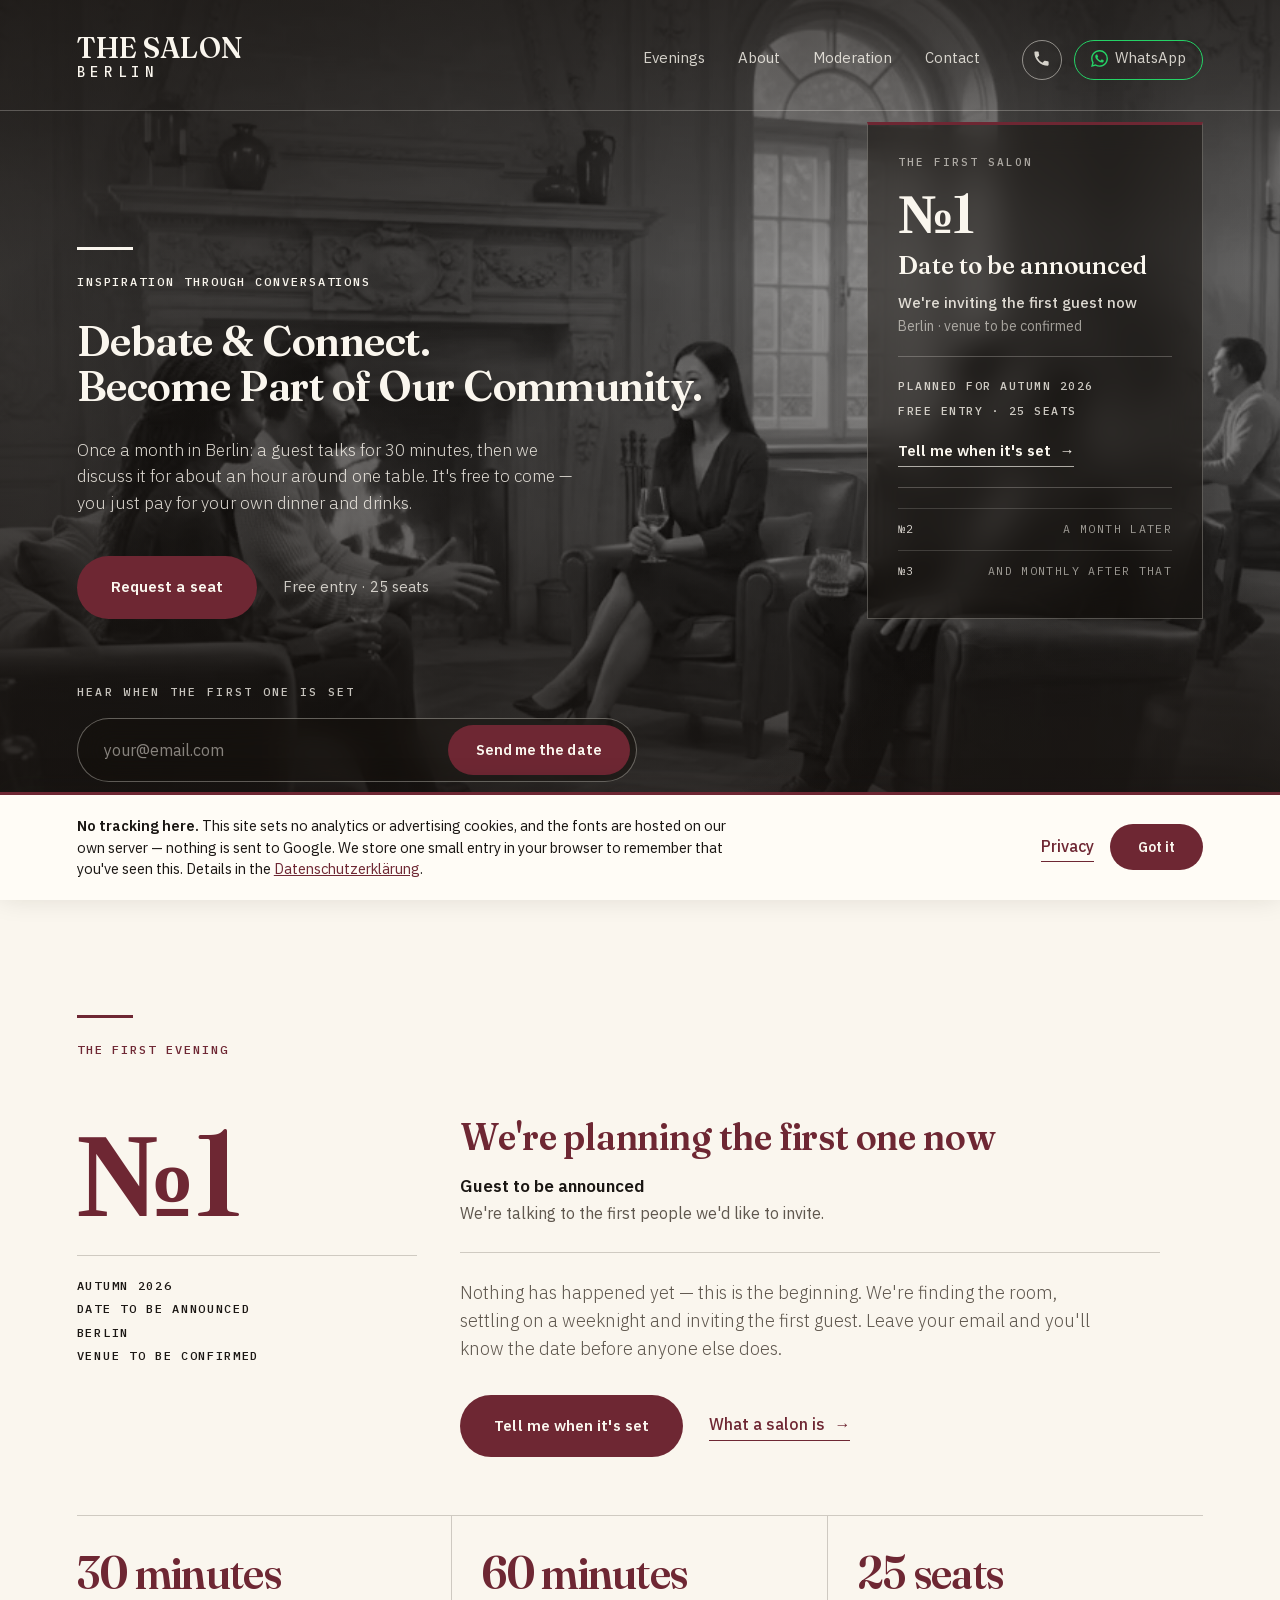
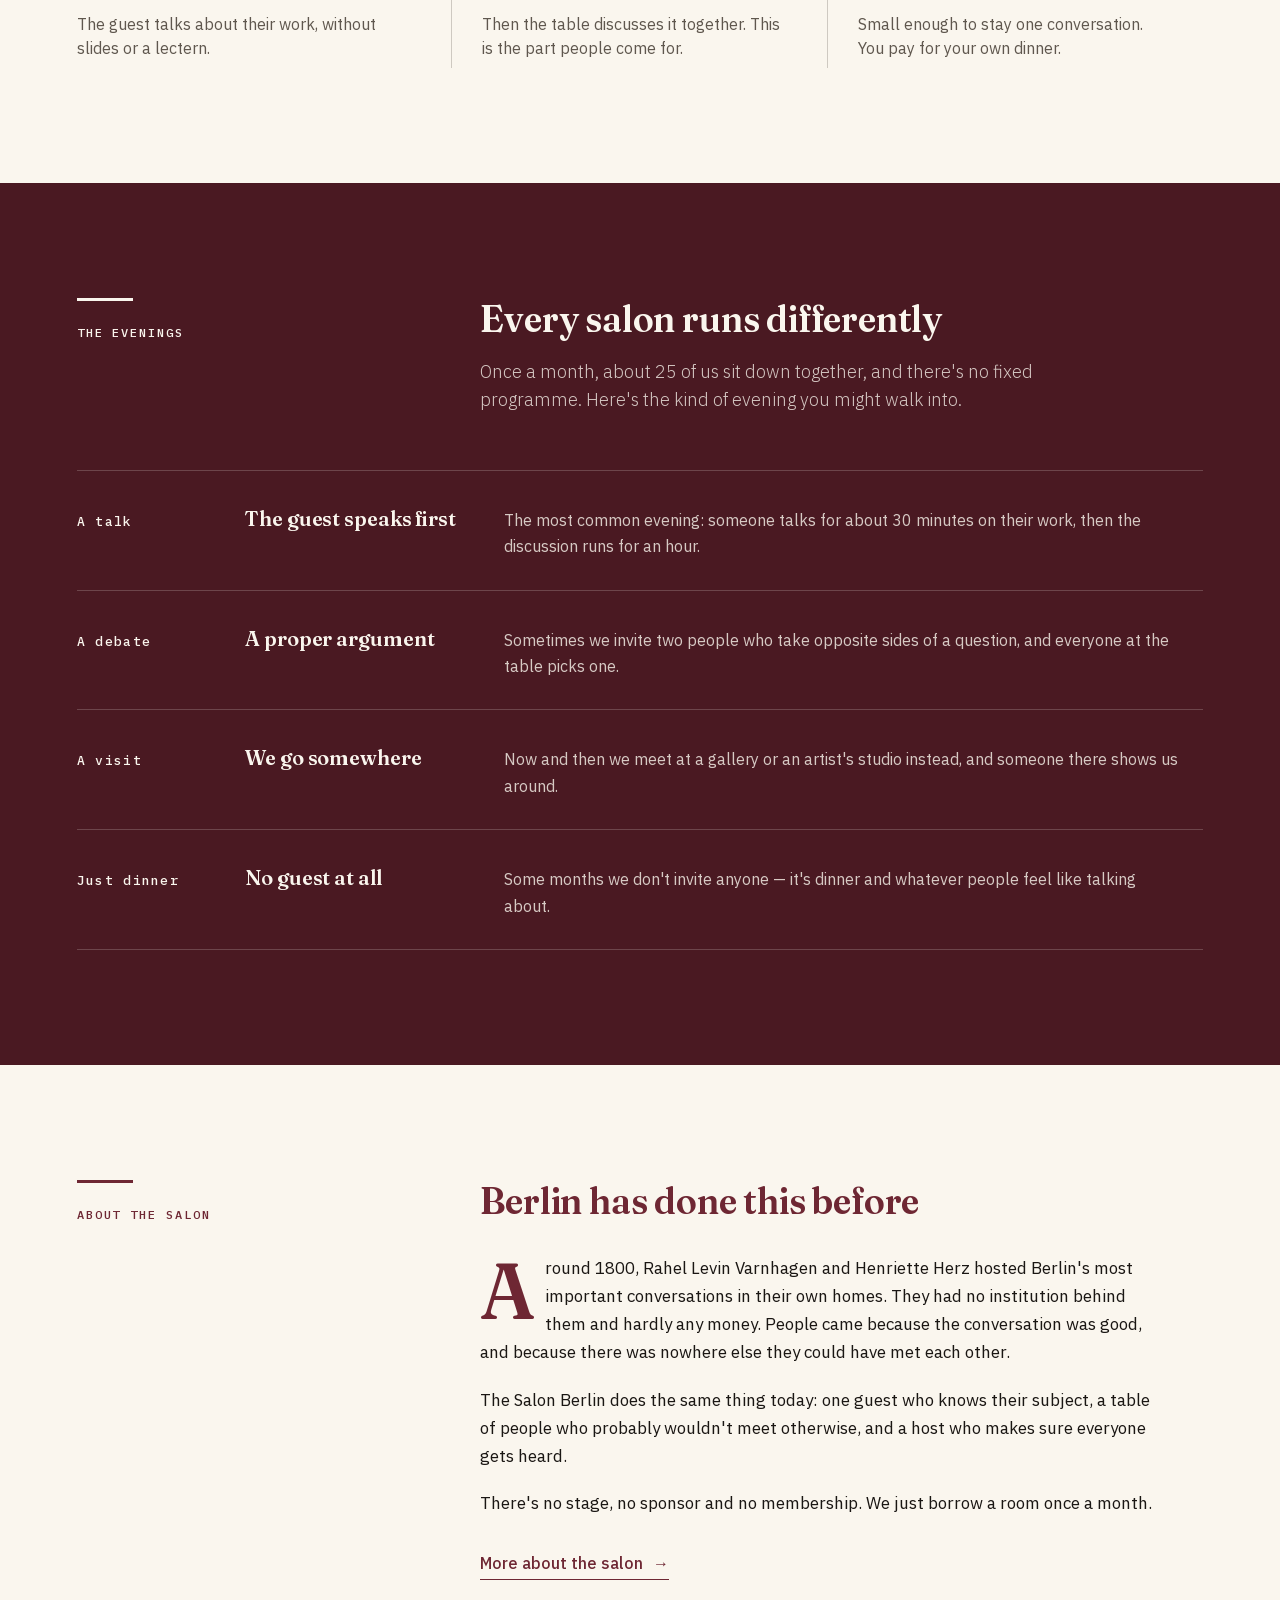
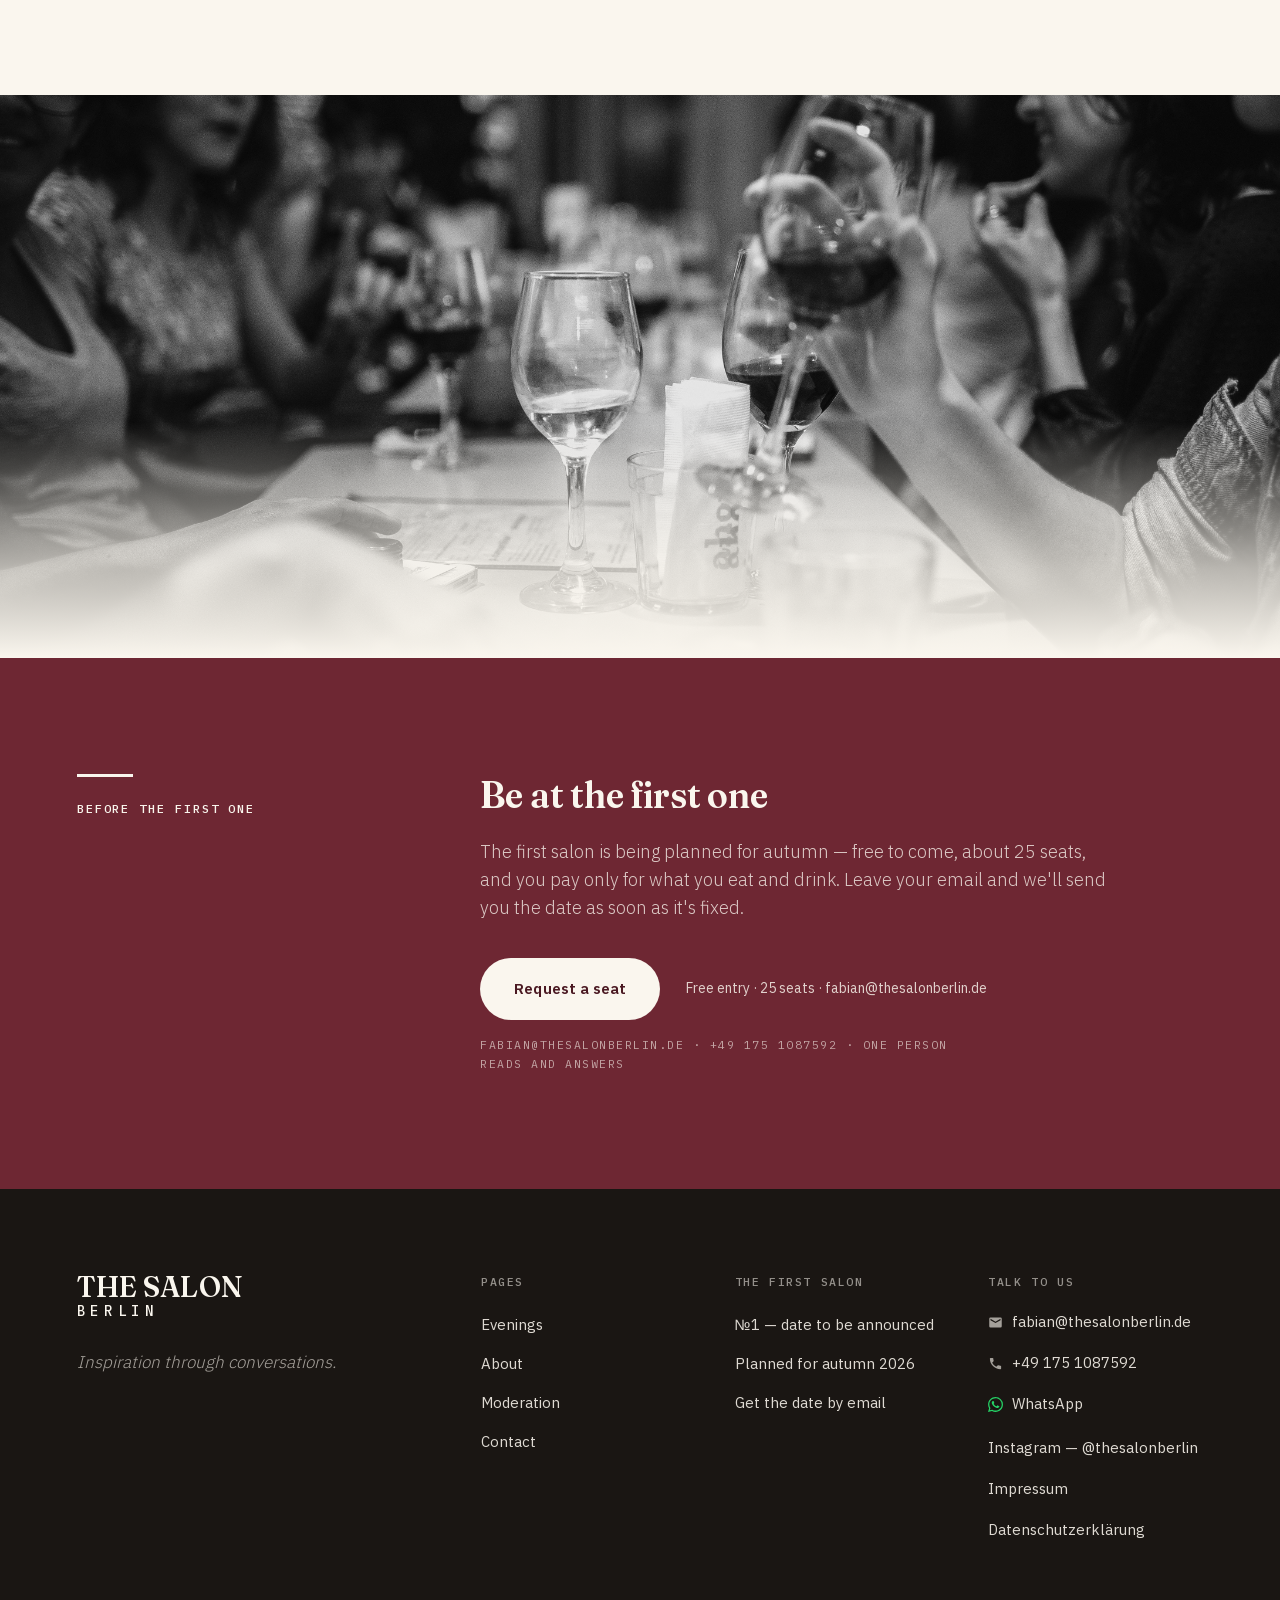
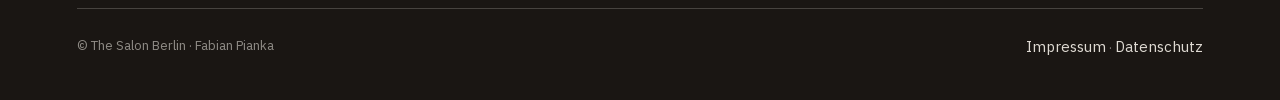
==== commit c0b96310: "Deliver form enquiries to Fabian, add thank-you dialog, fix footer + hero alignment - All three form" ====
--- a/index.html
+++ b/index.html
@@ -81,8 +81,17 @@
     <div class="hero-signup" id="signup">
       <div class="wrap">
         <span class="hero-signup__label">Hear when the first one is set</span>
-        <form class="hero-signup__form" onsubmit="return false">
-          <input type="email" placeholder="your@email.com" aria-label="Email address">
+        <form class="hero-signup__form" action="https://formsubmit.co/fabianpianka@hotmail.com" method="POST"
+              data-salon-form
+              data-thanks-eyebrow="You're on the list"
+              data-thanks-title="We'll tell you first."
+              data-thanks-body="As soon as the date, the guest and the venue for №1 are fixed, that email lands with you — before the date goes public."
+              data-thanks-meta="One email a month at most">
+          <input type="hidden" name="_subject" value="Salon Berlin — date signup (hero)">
+          <input type="hidden" name="_template" value="table">
+          <input type="hidden" name="_captcha" value="false">
+          <input type="text" name="_honey" tabindex="-1" autocomplete="off" aria-hidden="true" hidden>
+          <input type="email" name="email" placeholder="your@email.com" aria-label="Email address" required>
           <button class="btn" type="submit">Send me the date</button>
         </form>
         <p class="hero-signup__note">Double opt-in · one email a month · unsubscribe anytime</p>
@@ -381,5 +390,7 @@
 })();
 </script>
 
+<script src="assets/forms.js" defer></script>
+
 </body>
 </html>
--- a/assets/salon.css
+++ b/assets/salon.css
@@ -1221,7 +1221,7 @@
   .icon-btn{ height:44px; padding:0 16px; }
   .icon-btn--icononly{ width:44px; padding:0; }
   .nav-toggle{ width:44px; height:44px; }
-  .wordmark{ padding-block:2px; }
+  .wordmark{ padding-block:3px; }   /* 43px → 44px, the last one under */
 
   /* Standalone arrow links were 26–27px — pure text with no box. */
   .link-arrow,
@@ -1255,7 +1255,17 @@
   .site-footer a{ overflow-wrap:normal; word-break:normal; }
   .footer-contact a{ font-size:15px; }
 
-  /* --- 30c. bizee scale confirmations ------------------------- */
+  /* --- 30c. BUG: hero signup field collapsed to 20px ---------- */
+  /* The desktop rule gives this input flex:1 for the side-by-side
+     pill. Section 26's mobile block flips the form to
+     flex-direction:column, which makes flex-basis:0 govern the
+     MAIN axis — now the height — so it silently beat height:46px
+     and the field rendered ~20px tall on every phone. Resetting
+     flex is the fix; the explicit height then applies. */
+  .hero-signup__form input{ flex:none; height:52px; }
+  .hero-signup__form .btn{ flex:none; height:52px; }
+
+  /* --- 30d. bizee scale confirmations ------------------------- */
   /* Section headings and their intros centre; cards and lists stay
      left. Buttons are already full-width 52px from section 19. */
   .site-footer .tagline,
@@ -1385,3 +1395,164 @@
 html{ scroll-padding-top:96px; scroll-behavior:smooth; }
 [id]{ scroll-margin-top:96px; }
 @media (prefers-reduced-motion:reduce){ html{ scroll-behavior:auto; } }
+
+/* ============================================================
+   37. Hero signup — align to the CTA above.
+   The block was centred in its own narrowed 760px wrap, so it sat
+   inboard of the "Request a seat" button above it and read as a
+   separate, unrelated strip. Restoring the standard .wrap gives it
+   the identical left edge to the eyebrow, H1 and CTA.
+   Desktop only — the mobile stack below 820px stays centred.
+   ============================================================ */
+@media (min-width:821px){
+  .hero-signup{ text-align:left; }
+  .hero-signup .wrap{ max-width:var(--container); }
+  .hero-signup__form{ margin:0; }
+}
+
+/* ============================================================
+   38. Thank-you dialog — shown once an enquiry has actually been
+   delivered. Wine stays an accent here: a 3px table-edge rule at
+   the panel top, the mark, the hairline and the button. The panel
+   itself is cream, never wine.
+   ============================================================ */
+.modal{
+  position:fixed; inset:0; z-index:200;
+  display:grid; place-items:center;
+  padding:24px;
+}
+.modal[hidden]{ display:none; }
+.modal__scrim{
+  position:absolute; inset:0;
+  background:rgba(26,22,19,.74);
+  backdrop-filter:blur(7px) saturate(.9);
+  -webkit-backdrop-filter:blur(7px) saturate(.9);
+  animation:modalScrimIn .3s ease both;
+}
+.modal__panel{
+  position:relative; z-index:1;
+  width:min(520px,100%);
+  max-height:calc(100vh - 48px); overflow-y:auto;
+  background:var(--cream-light);
+  border:1px solid var(--hair);
+  padding:46px 46px 38px;
+  box-shadow:0 32px 84px rgba(26,22,19,.36);
+  text-align:left;
+  animation:modalPanelIn .34s cubic-bezier(.2,.72,.28,1) both;
+}
+.modal__panel::before{            /* the table edge */
+  content:''; position:absolute; top:0; left:0; right:0; height:3px;
+  background:var(--wine);
+}
+.modal__mark{
+  width:46px; height:46px; border-radius:999px;
+  border:1.5px solid var(--wine);
+  display:grid; place-items:center;
+  margin-bottom:22px;
+}
+.modal__mark svg{ width:22px; height:22px; fill:none; stroke:var(--wine); stroke-width:2.2; }
+.modal__eyebrow{
+  display:block; font-family:var(--mono); font-weight:500;
+  font-size:11.5px; letter-spacing:.18em; text-transform:uppercase;
+  color:var(--wine); margin-bottom:12px;
+}
+.modal__title{
+  font-family:var(--display); font-weight:600;
+  font-variation-settings:var(--wonk-off);
+  font-size:30px; line-height:1.14; color:var(--ink); margin:0;
+}
+.modal__body{
+  font-family:var(--sans); font-size:16px; line-height:1.62;
+  color:var(--ash); margin:16px 0 0;
+}
+.modal__rule{ border:0; border-top:1px solid var(--hair); margin:26px 0 18px; }
+.modal__meta{
+  font-family:var(--mono); font-size:11px; letter-spacing:.14em;
+  text-transform:uppercase; color:var(--ash); margin:0 0 24px;
+}
+.modal__actions{ display:flex; align-items:center; gap:18px; flex-wrap:wrap; }
+.modal__close{
+  position:absolute; top:14px; right:14px;
+  width:38px; height:38px; border:0; background:transparent;
+  cursor:pointer; border-radius:999px; color:var(--ash);
+  display:grid; place-items:center;
+}
+.modal__close:hover{ background:var(--cream-deep); color:var(--ink); }
+.modal__close svg{ width:16px; height:16px; stroke:currentColor; stroke-width:2.2; fill:none; }
+.modal a{ color:var(--wine); }
+body.modal-open{ overflow:hidden; }
+
+/* the sending / error states on the submitting button */
+.is-sending{ opacity:.72; pointer-events:none; }
+.form-error{
+  font-family:var(--sans); font-size:14.5px; line-height:1.55;
+  color:var(--wine); margin-top:14px;
+}
+
+@keyframes modalScrimIn{ from{ opacity:0 } to{ opacity:1 } }
+@keyframes modalPanelIn{
+  from{ opacity:0; transform:translateY(16px) scale(.985) }
+  to{ opacity:1; transform:none }
+}
+@media (prefers-reduced-motion:reduce){
+  .modal__scrim,.modal__panel{ animation:none; }
+}
+
+@media (max-width:820px){
+  .modal{ padding:16px; }
+  .modal__panel{ padding:34px 24px 28px; }
+  .modal__title{ font-size:25px; }
+  .modal__body{ font-size:15.5px; }
+  .modal__mark{ width:42px; height:42px; margin-bottom:18px; }
+  .modal__actions{ flex-direction:column; align-items:stretch; gap:12px; }
+  .modal__actions .btn{ width:100%; }
+}
+
+/* ============================================================
+   39. MOBILE FOOTER — one authoritative block.
+   Five earlier patches (§19, §29, §30, §30b, §30d) each fixed one
+   symptom and left the footer half-centred: the wordmark sat hard
+   left while the slogan and legal line under it were centred, so
+   the identity block read as broken rather than composed.
+
+   Settled rule, per the bizee mobile scale: the identity block
+   (wordmark + slogan) is the masthead and CENTRES; the link groups
+   are lists and stay LEFT; the legal colophon centres. A hairline
+   under the masthead makes that centre→left change read as
+   deliberate.
+
+   Mobile block stays last in the stylesheet.
+   ============================================================ */
+@media (max-width:820px){
+
+  /* --- masthead: wordmark + slogan, centred as one unit --- */
+  .site-footer > .wrap > .top > div:first-child{
+    text-align:center;
+    padding-bottom:28px;
+    border-bottom:1px solid rgba(250,246,238,.16);
+  }
+  .site-footer .wordmark{ display:inline-block; }
+  .site-footer .wordmark .top{ font-size:22px; line-height:.98; }
+  .site-footer .wordmark .rule-mark{ margin:7px 0 8px; }
+  /* BERLIN is tracked at .40em, which leaves a trailing space after
+     the final N. Centred, that shifts the word visibly left of the
+     rule above it — text-indent puts the half-space back on. */
+  .site-footer .wordmark .bottom{
+    font-size:12.5px; letter-spacing:.36em; text-indent:.36em;
+  }
+  .site-footer .tagline{
+    max-width:26ch; margin:16px auto 0;
+    font-size:16px; line-height:1.5; text-align:center;
+  }
+
+  /* --- link groups: lists, so they stay left --- */
+  .site-footer > .wrap > .top > div + div{ text-align:left; }
+  .site-footer h4{ margin-bottom:8px; }
+  .site-footer .footer-contact a{ justify-content:flex-start; }
+
+  /* --- colophon --- */
+  .site-footer .legal{
+    text-align:center; justify-content:center; align-items:center;
+    gap:8px; padding-top:22px;
+  }
+}
